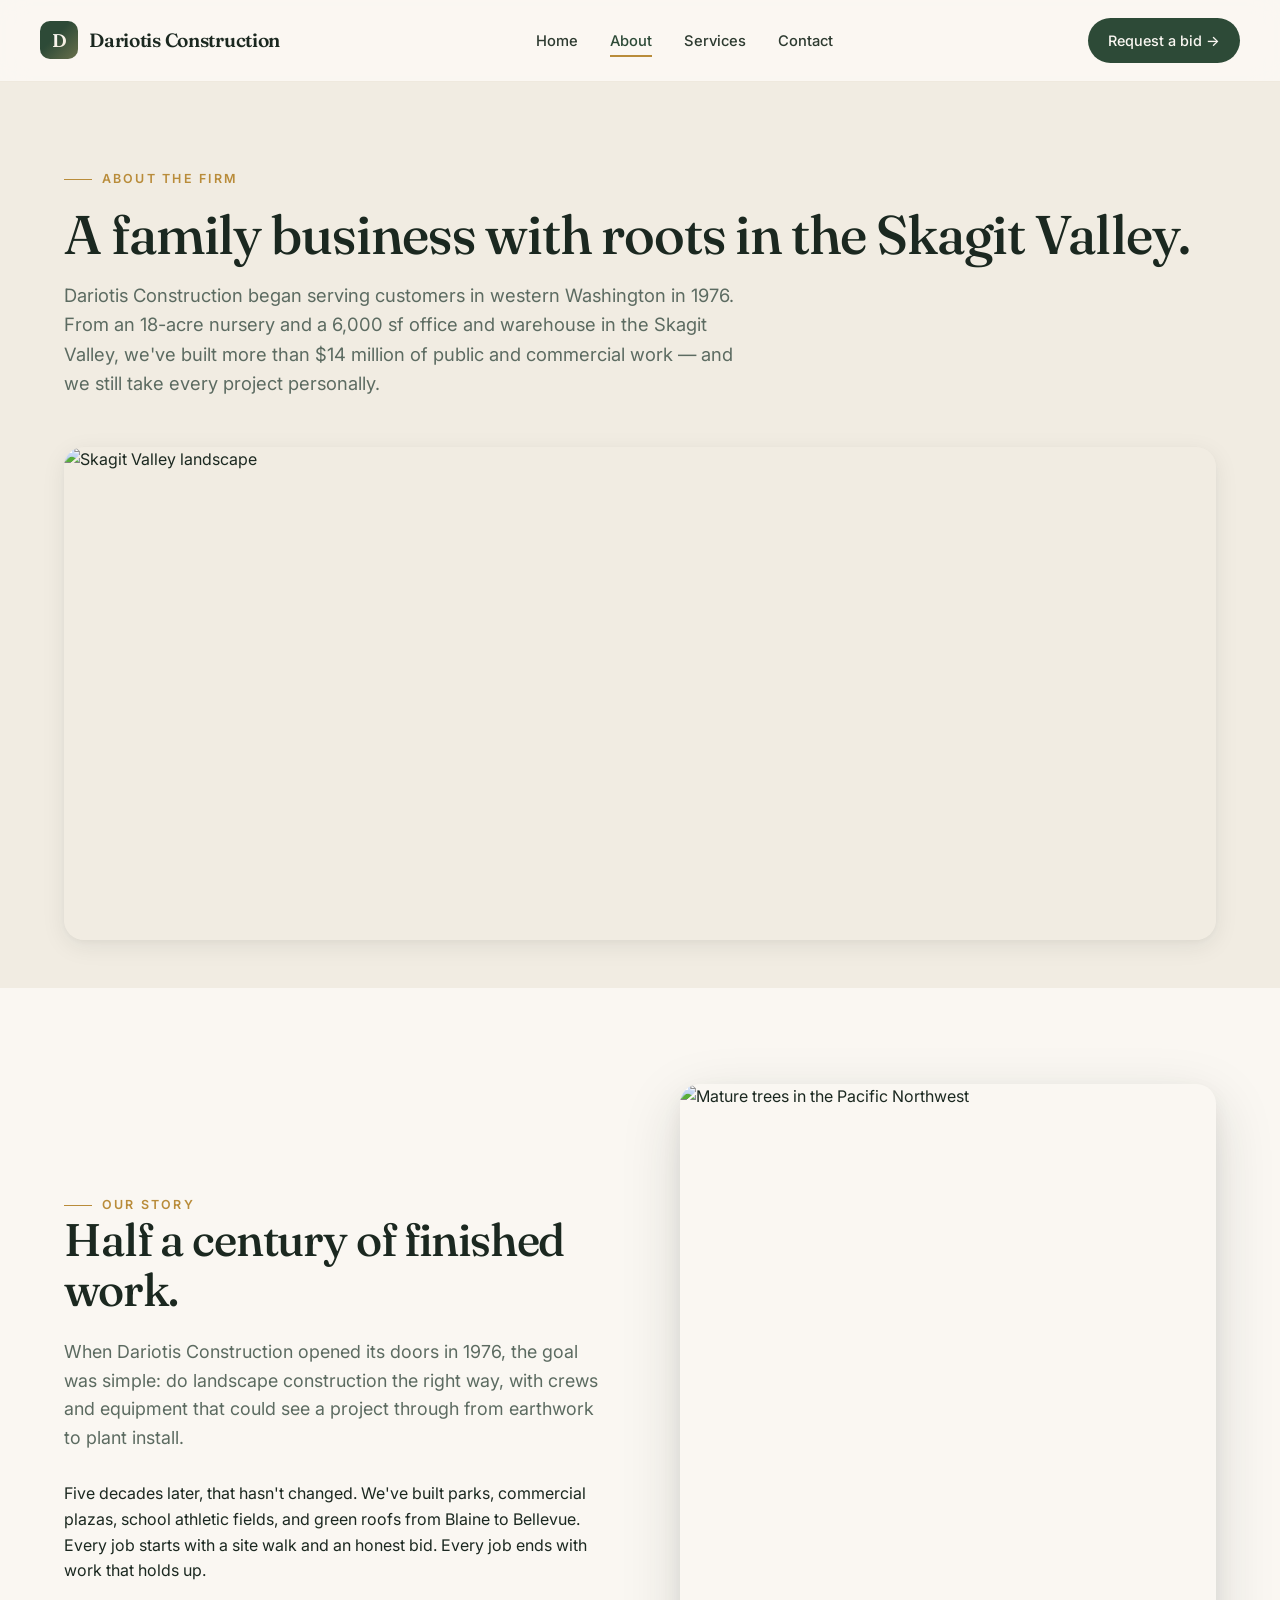
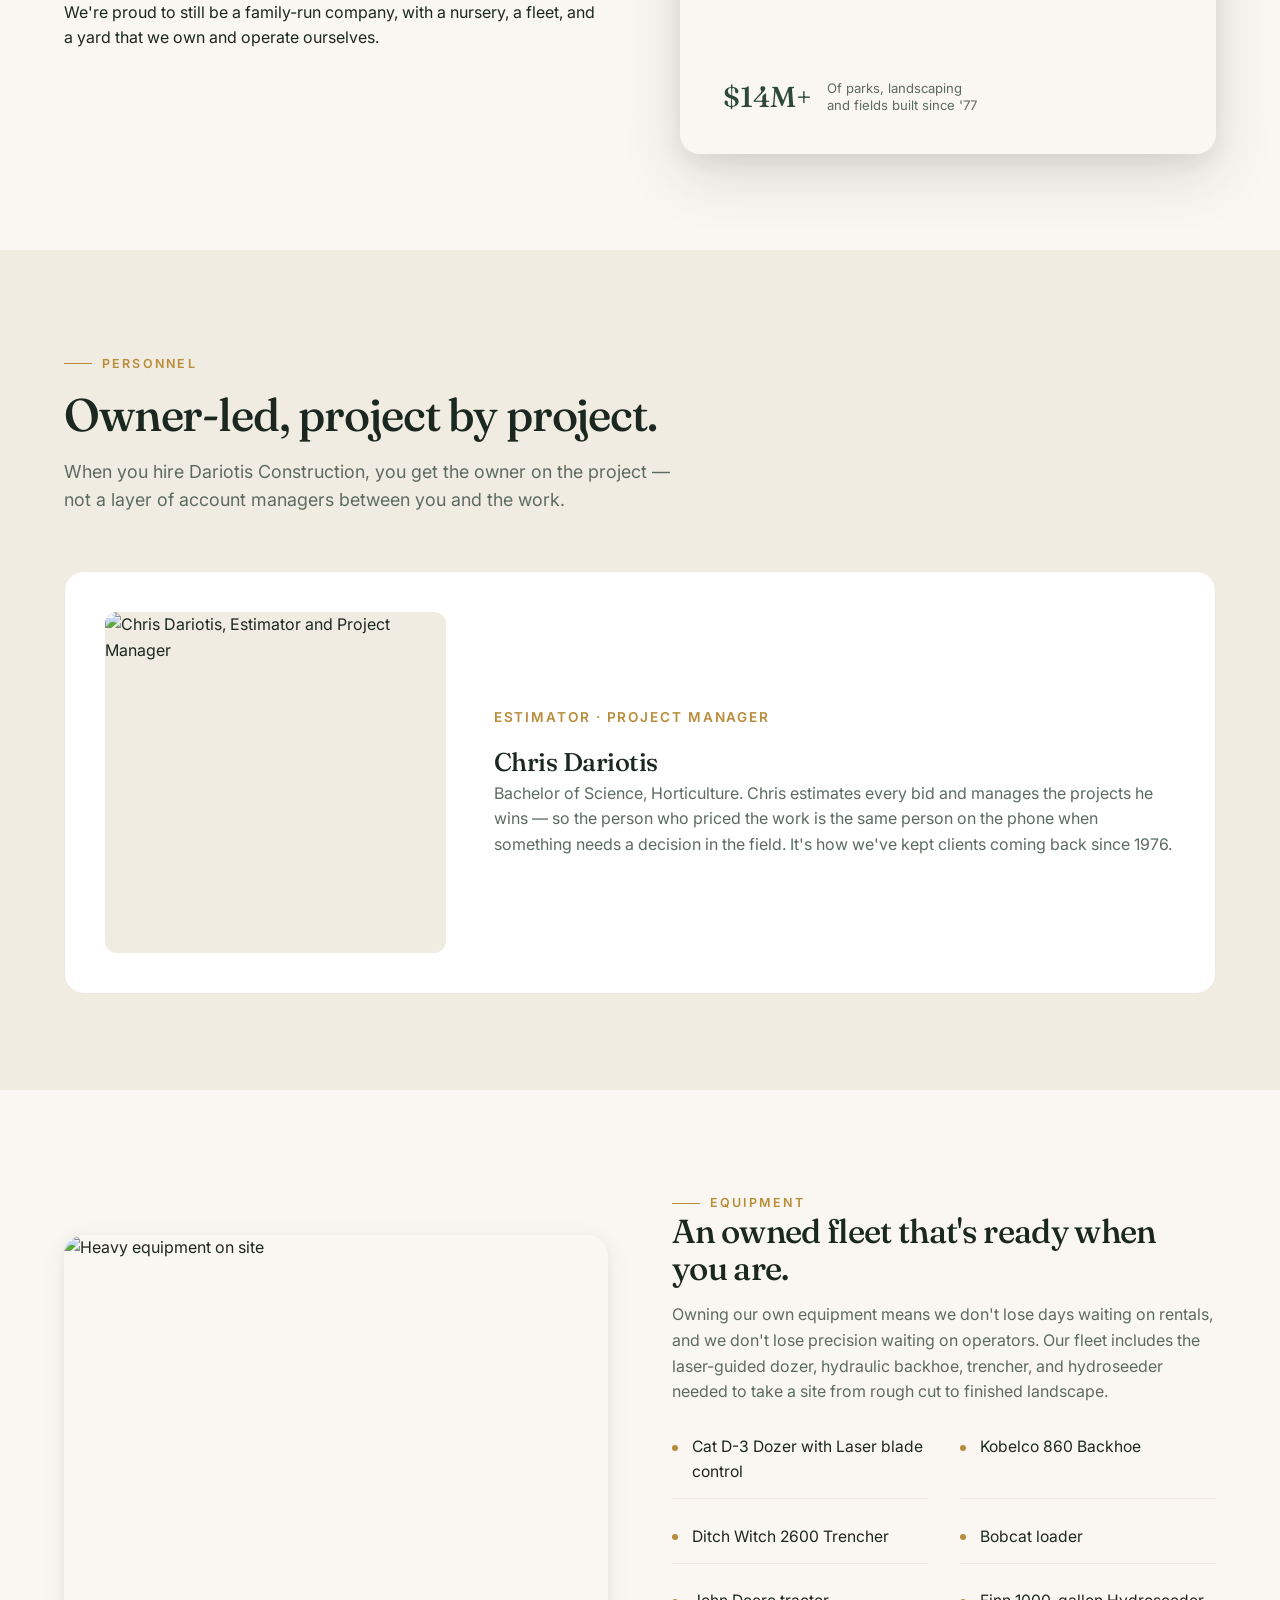
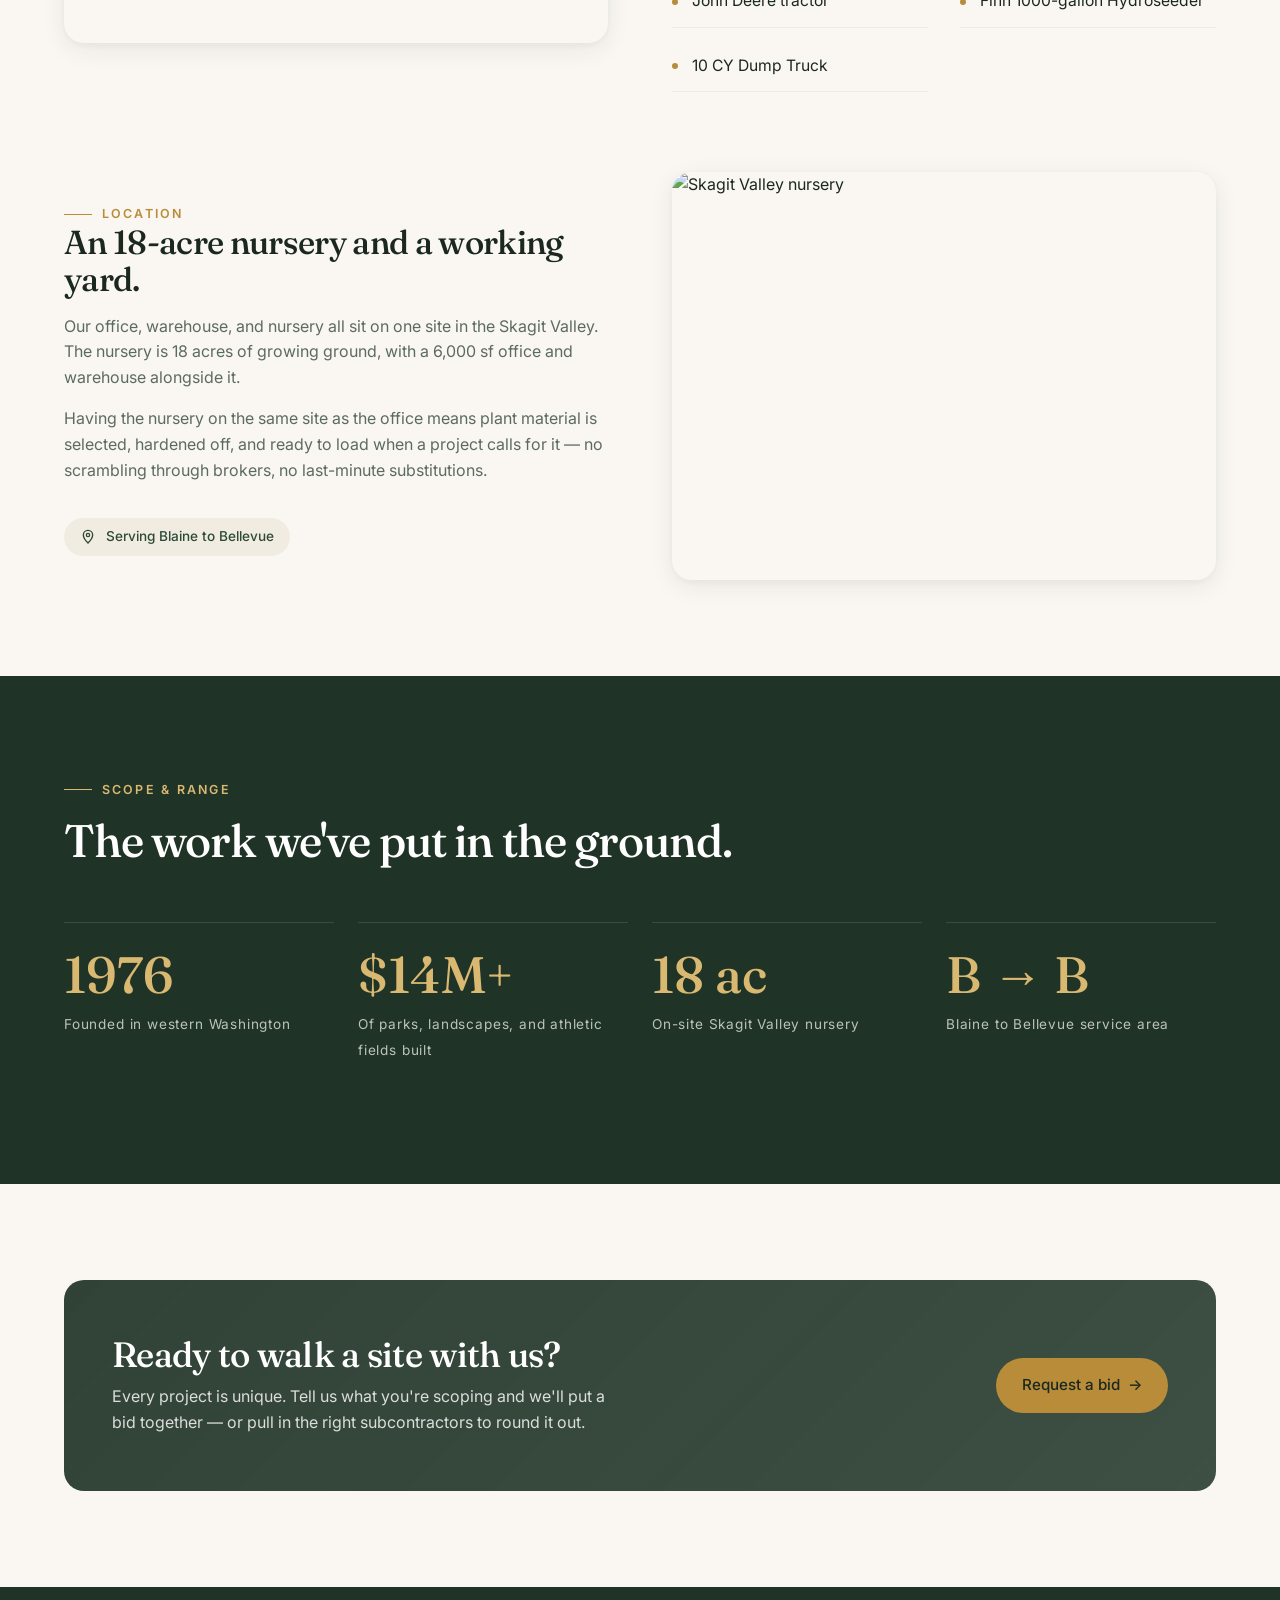
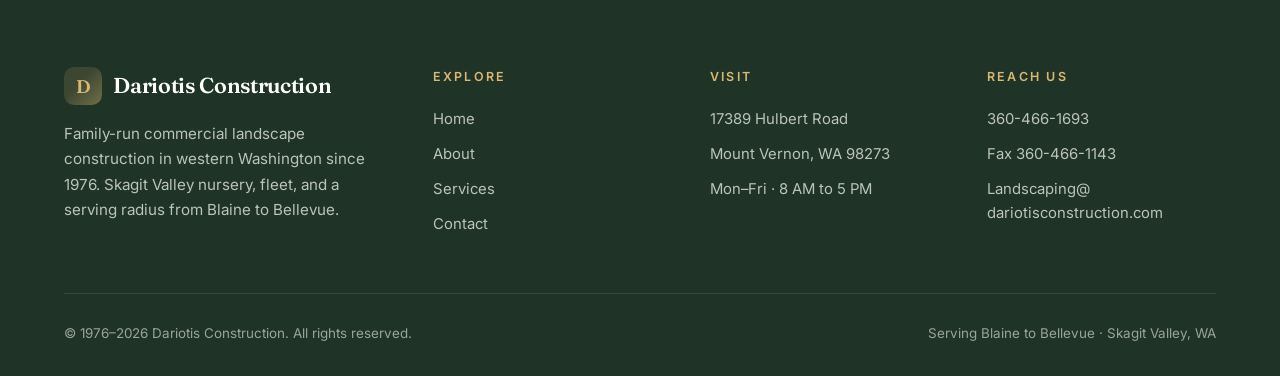
==== about.html @ 80775b7f "Use restored client photos for hero, intro, about and services imagery" ====
<!DOCTYPE html>
<html lang="en">
<head>
<meta charset="UTF-8">
<meta name="viewport" content="width=device-width, initial-scale=1.0">
<title>About — Dariotis Construction</title>
<meta name="description" content="Family-run since 1976. An 18-acre Skagit Valley nursery, owned equipment, and an owner on every project. Meet Dariotis Construction.">
<link rel="icon" href="/favicon.svg" type="image/svg+xml">
<link rel="stylesheet" href="styles.css">
</head>
<body>

<header class="site-header">
  <div class="container nav">
    <a href="index.html" class="brand">
      <span class="brand-mark">D</span>
      <span>Dariotis Construction</span>
    </a>
    <nav>
      <ul class="nav-links">
        <li><a href="index.html">Home</a></li>
        <li><a href="about.html" class="active">About</a></li>
        <li><a href="services.html">Services</a></li>
        <li><a href="contact.html">Contact</a></li>
      </ul>
    </nav>
    <a href="contact.html" class="nav-cta">Request a bid →</a>
  </div>
</header>

<section class="page-hero">
  <div class="container">
    <span class="eyebrow fade-in">About the firm</span>
    <h1 class="fade-in d-1">A family business with roots in the Skagit Valley.</h1>
    <p class="lede fade-in d-2">Dariotis Construction began serving customers in western Washington in 1976. From an 18-acre nursery and a 6,000 sf office and warehouse in the Skagit Valley, we've built more than $14 million of public and commercial work — and we still take every project personally.</p>
    <div class="page-hero-image fade-in d-3">
      <img src="https://media.freewave.dev/k2t3u4/images/formal-garden-estate.webp" alt="Skagit Valley landscape">
    </div>
  </div>
</section>

<section class="section">
  <div class="container">
    <div class="intro-grid">
      <div class="intro-text">
        <span class="eyebrow">Our story</span>
        <h2 class="h2">Half a century of finished work.</h2>
        <p class="lede">When Dariotis Construction opened its doors in 1976, the goal was simple: do landscape construction the right way, with crews and equipment that could see a project through from earthwork to plant install.</p>
        <p>Five decades later, that hasn't changed. We've built parks, commercial plazas, school athletic fields, and green roofs from Blaine to Bellevue. Every job starts with a site walk and an honest bid. Every job ends with work that holds up.</p>
        <p>We're proud to still be a family-run company, with a nursery, a fleet, and a yard that we own and operate ourselves.</p>
      </div>
      <div class="intro-media">
        <img src="https://media.freewave.dev/k2t3u4/images/lawn-care-mulch-beds.webp" alt="Mature trees in the Pacific Northwest">
        <div class="intro-media-badge">
          <span class="year">$14M+</span>
          <span class="label">Of parks, landscaping<br>and fields built since '77</span>
        </div>
      </div>
    </div>
  </div>
</section>

<section class="section section-cream">
  <div class="container">
    <div class="section-head" style="text-align:left">
      <span class="eyebrow">Personnel</span>
      <h2 class="h2">Owner-led, project by project.</h2>
      <p class="lede">When you hire Dariotis Construction, you get the owner on the project — not a layer of account managers between you and the work.</p>
    </div>

    <div class="profile">
      <div class="profile-photo">
        <img src="https://media.freewave.dev/k2t3u4/images/unsplash-242def024f93.webp" alt="Chris Dariotis, Estimator and Project Manager">
      </div>
      <div class="profile-text">
        <span class="profile-role">Estimator · Project Manager</span>
        <h3>Chris Dariotis</h3>
        <p>Bachelor of Science, Horticulture. Chris estimates every bid and manages the projects he wins — so the person who priced the work is the same person on the phone when something needs a decision in the field. It's how we've kept clients coming back since 1976.</p>
      </div>
    </div>
  </div>
</section>

<section class="section">
  <div class="container">
    <div class="feature-row">
      <div class="feature-media">
        <img src="https://media.freewave.dev/k2t3u4/images/unsplash-0723f24491b6.webp" alt="Heavy equipment on site">
      </div>
      <div class="feature-text">
        <span class="eyebrow">Equipment</span>
        <h3>An owned fleet that's ready when you are.</h3>
        <p>Owning our own equipment means we don't lose days waiting on rentals, and we don't lose precision waiting on operators. Our fleet includes the laser-guided dozer, hydraulic backhoe, trencher, and hydroseeder needed to take a site from rough cut to finished landscape.</p>
        <ul class="equipment-list">
          <li>Cat D-3 Dozer with Laser blade control</li>
          <li>Kobelco 860 Backhoe</li>
          <li>Ditch Witch 2600 Trencher</li>
          <li>Bobcat loader</li>
          <li>John Deere tractor</li>
          <li>Finn 1000-gallon Hydroseeder</li>
          <li>10 CY Dump Truck</li>
        </ul>
      </div>
    </div>

    <div class="feature-row reverse">
      <div class="feature-media">
        <img src="https://media.freewave.dev/k2t3u4/images/lawn-care-mulch-beds.webp" alt="Skagit Valley nursery">
      </div>
      <div class="feature-text">
        <span class="eyebrow">Location</span>
        <h3>An 18-acre nursery and a working yard.</h3>
        <p>Our office, warehouse, and nursery all sit on one site in the Skagit Valley. The nursery is 18 acres of growing ground, with a 6,000 sf office and warehouse alongside it.</p>
        <p>Having the nursery on the same site as the office means plant material is selected, hardened off, and ready to load when a project calls for it — no scrambling through brokers, no last-minute substitutions.</p>
        <div class="service-area">
          <svg width="16" height="16" viewBox="0 0 24 24" fill="none" stroke="currentColor" stroke-width="2"><path d="M12 21s-7-7-7-12a7 7 0 0 1 14 0c0 5-7 12-7 12z"/><circle cx="12" cy="9" r="2.5"/></svg>
          Serving Blaine to Bellevue
        </div>
      </div>
    </div>
  </div>
</section>

<section class="section section-dark">
  <div class="container">
    <div style="max-width:680px;margin-bottom:3.5rem">
      <span class="eyebrow">Scope &amp; range</span>
      <h2 class="h2" style="margin-top:1rem">The work we've put in the ground.</h2>
    </div>
    <div class="stats">
      <div class="stat">
        <span class="num">1976</span>
        <span class="label">Founded in western Washington</span>
      </div>
      <div class="stat">
        <span class="num">$14M+</span>
        <span class="label">Of parks, landscapes, and athletic fields built</span>
      </div>
      <div class="stat">
        <span class="num">18 ac</span>
        <span class="label">On-site Skagit Valley nursery</span>
      </div>
      <div class="stat">
        <span class="num">B → B</span>
        <span class="label">Blaine to Bellevue service area</span>
      </div>
    </div>
  </div>
</section>

<section class="section">
  <div class="container">
    <div class="cta-band">
      <div>
        <h2>Ready to walk a site with us?</h2>
        <p>Every project is unique. Tell us what you're scoping and we'll put a bid together — or pull in the right subcontractors to round it out.</p>
      </div>
      <a href="contact.html" class="btn btn-gold">Request a bid <span class="arrow">→</span></a>
    </div>
  </div>
</section>

<footer class="footer">
  <div class="container">
    <div class="footer-grid">
      <div class="footer-brand">
        <div class="brand">
          <span class="brand-mark">D</span>
          <span>Dariotis Construction</span>
        </div>
        <p>Family-run commercial landscape construction in western Washington since 1976. Skagit Valley nursery, fleet, and a serving radius from Blaine to Bellevue.</p>
      </div>
      <div class="footer-col">
        <h5>Explore</h5>
        <ul>
          <li><a href="index.html">Home</a></li>
          <li><a href="about.html">About</a></li>
          <li><a href="services.html">Services</a></li>
          <li><a href="contact.html">Contact</a></li>
        </ul>
      </div>
      <div class="footer-col">
        <h5>Visit</h5>
        <ul>
          <li>17389 Hulbert Road</li>
          <li>Mount Vernon, WA 98273</li>
          <li>Mon–Fri · 8 AM to 5 PM</li>
        </ul>
      </div>
      <div class="footer-col">
        <h5>Reach us</h5>
        <ul>
          <li><a href="tel:+13604661693">360-466-1693</a></li>
          <li>Fax 360-466-1143</li>
          <li><a href="mailto:Landscaping@dariotisconstruction.com">Landscaping@<br>dariotisconstruction.com</a></li>
        </ul>
      </div>
    </div>
    <div class="footer-bottom">
      <span>© 1976–2026 Dariotis Construction. All rights reserved.</span>
      <span>Serving Blaine to Bellevue · Skagit Valley, WA</span>
    </div>
  </div>
</footer>

</body>
</html>
---- styles.css ----
@import url('https://fonts.googleapis.com/css2?family=Fraunces:opsz,wght@9..144,400;9..144,500;9..144,600;9..144,700&family=Inter:wght@300;400;500;600;700&display=swap');

:root {
  --bg: #FAF7F2;
  --surface: #FFFFFF;
  --surface-2: #F1ECE2;
  --ink: #1B2820;
  --ink-soft: #2D3A30;
  --muted: #5C6B61;
  --muted-2: #8A958E;
  --green: #2D4A37;
  --green-deep: #1F3326;
  --green-light: #3F6B4F;
  --moss: #6B8F5C;
  --gold: #B98C3A;
  --gold-soft: #D9B872;
  --line: #E5DDD0;
  --line-soft: #EFE9DE;
  --shadow-sm: 0 1px 2px rgba(27, 40, 32, .04), 0 1px 3px rgba(27, 40, 32, .06);
  --shadow-md: 0 6px 24px rgba(27, 40, 32, .08), 0 2px 6px rgba(27, 40, 32, .04);
  --shadow-lg: 0 20px 60px rgba(27, 40, 32, .15), 0 8px 20px rgba(27, 40, 32, .06);
  --radius-sm: 6px;
  --radius: 12px;
  --radius-lg: 20px;
  --ease: cubic-bezier(.2, .7, .2, 1);
  --container: 1200px;
}

* { margin: 0; padding: 0; box-sizing: border-box; }

html { scroll-behavior: smooth; }

body {
  font-family: 'Inter', -apple-system, BlinkMacSystemFont, 'Segoe UI', sans-serif;
  background: var(--bg);
  color: var(--ink);
  line-height: 1.6;
  font-weight: 400;
  -webkit-font-smoothing: antialiased;
  text-rendering: optimizeLegibility;
}

img { max-width: 100%; display: block; }

a { color: inherit; text-decoration: none; }

.container {
  max-width: var(--container);
  margin: 0 auto;
  padding: 0 1.5rem;
}

.container-narrow {
  max-width: 880px;
  margin: 0 auto;
  padding: 0 1.5rem;
}

h1, h2, h3, h4 {
  font-family: 'Fraunces', Georgia, serif;
  font-weight: 500;
  letter-spacing: -0.02em;
  line-height: 1.1;
  color: var(--ink);
}

.display {
  font-size: clamp(2.5rem, 6vw, 4.75rem);
  font-weight: 500;
  line-height: 1.04;
  letter-spacing: -0.03em;
}

.h2 {
  font-size: clamp(1.85rem, 3.6vw, 2.85rem);
  font-weight: 500;
  letter-spacing: -0.025em;
}

.h3 {
  font-size: clamp(1.3rem, 2vw, 1.6rem);
  font-weight: 600;
  letter-spacing: -0.015em;
}

.eyebrow {
  font-family: 'Inter', sans-serif;
  font-size: 0.78rem;
  font-weight: 600;
  letter-spacing: 0.18em;
  text-transform: uppercase;
  color: var(--gold);
  display: inline-flex;
  align-items: center;
  gap: 0.6rem;
}

.eyebrow::before {
  content: '';
  width: 28px;
  height: 1px;
  background: var(--gold);
  display: inline-block;
}

.lede {
  font-size: clamp(1.05rem, 1.4vw, 1.2rem);
  color: var(--muted);
  line-height: 1.6;
  max-width: 56ch;
}

.site-header {
  position: sticky;
  top: 0;
  z-index: 50;
  background: rgba(250, 247, 242, .82);
  backdrop-filter: saturate(1.4) blur(14px);
  -webkit-backdrop-filter: saturate(1.4) blur(14px);
  border-bottom: 1px solid var(--line-soft);
}

.nav {
  display: flex;
  align-items: center;
  justify-content: space-between;
  padding: 1.1rem 0;
}

.brand {
  display: inline-flex;
  align-items: center;
  gap: 0.7rem;
  font-family: 'Fraunces', serif;
  font-weight: 600;
  font-size: 1.2rem;
  letter-spacing: -0.015em;
  color: var(--ink);
}

.brand-mark {
  width: 38px;
  height: 38px;
  border-radius: 10px;
  background: var(--green);
  color: var(--bg);
  display: inline-flex;
  align-items: center;
  justify-content: center;
  font-family: 'Fraunces', serif;
  font-weight: 600;
  font-size: 1.15rem;
  letter-spacing: -0.02em;
  position: relative;
  overflow: hidden;
}

.brand-mark::after {
  content: '';
  position: absolute;
  inset: 0;
  background: linear-gradient(135deg, transparent 40%, rgba(217, 184, 114, .35) 100%);
}

.nav-links {
  display: flex;
  align-items: center;
  gap: 2rem;
  list-style: none;
}

.nav-links a {
  font-size: 0.92rem;
  font-weight: 500;
  color: var(--ink-soft);
  transition: color 0.2s var(--ease);
  position: relative;
  padding: 0.3rem 0;
}

.nav-links a:hover,
.nav-links a.active {
  color: var(--green);
}

.nav-links a.active::after {
  content: '';
  position: absolute;
  left: 0;
  right: 0;
  bottom: -0.2rem;
  height: 2px;
  background: var(--gold);
}

.nav-cta {
  display: inline-flex;
  align-items: center;
  gap: 0.5rem;
  padding: 0.7rem 1.25rem;
  background: var(--green);
  color: var(--bg);
  border-radius: 999px;
  font-size: 0.9rem;
  font-weight: 500;
  transition: transform 0.25s var(--ease), background 0.25s var(--ease), box-shadow 0.25s var(--ease);
}

.nav-cta:hover {
  background: var(--green-deep);
  transform: translateY(-1px);
  box-shadow: var(--shadow-md);
}

.btn {
  display: inline-flex;
  align-items: center;
  gap: 0.55rem;
  padding: 0.95rem 1.6rem;
  border-radius: 999px;
  font-weight: 500;
  font-size: 0.95rem;
  transition: transform 0.25s var(--ease), background 0.25s var(--ease), color 0.25s var(--ease), box-shadow 0.25s var(--ease);
  border: none;
  cursor: pointer;
  font-family: inherit;
}

.btn-primary {
  background: var(--green);
  color: var(--bg);
}

.btn-primary:hover {
  background: var(--green-deep);
  transform: translateY(-2px);
  box-shadow: var(--shadow-md);
}

.btn-ghost {
  background: transparent;
  color: var(--ink);
  border: 1px solid var(--line);
}

.btn-ghost:hover {
  background: var(--surface);
  border-color: var(--ink-soft);
  transform: translateY(-2px);
}

.btn-gold {
  background: var(--gold);
  color: var(--ink);
}

.btn-gold:hover {
  background: var(--gold-soft);
  transform: translateY(-2px);
  box-shadow: var(--shadow-md);
}

.btn .arrow {
  transition: transform 0.25s var(--ease);
  display: inline-block;
}

.btn:hover .arrow { transform: translateX(4px); }

.hero {
  position: relative;
  min-height: 88vh;
  display: flex;
  align-items: center;
  overflow: hidden;
  isolation: isolate;
  padding: 6rem 0 5rem;
}

.hero-bg {
  position: absolute;
  inset: 0;
  z-index: -2;
  background: url('https://media.freewave.dev/k2t3u4/images/garden-fountain-landscape.webp') center/cover no-repeat;
  transform: scale(1.04);
  animation: heroZoom 18s var(--ease) forwards;
}

@keyframes heroZoom {
  to { transform: scale(1); }
}

.hero-overlay {
  position: absolute;
  inset: 0;
  z-index: -1;
  background:
    linear-gradient(180deg, rgba(15, 28, 21, 0.25) 0%, rgba(15, 28, 21, 0.55) 60%, rgba(15, 28, 21, 0.75) 100%),
    linear-gradient(90deg, rgba(15, 28, 21, 0.55) 0%, transparent 60%);
}

.hero-inner {
  color: #fff;
  max-width: 760px;
  animation: fadeUp 1s var(--ease) both;
}

.hero .eyebrow {
  color: var(--gold-soft);
  margin-bottom: 1.4rem;
}

.hero .eyebrow::before { background: var(--gold-soft); }

.hero h1 {
  color: #fff;
  margin-bottom: 1.4rem;
}

.hero .lede {
  color: rgba(255, 255, 255, .85);
  font-size: clamp(1.1rem, 1.5vw, 1.3rem);
  margin-bottom: 2.2rem;
}

.hero-actions {
  display: flex;
  flex-wrap: wrap;
  gap: 0.9rem;
}

.hero-meta {
  position: absolute;
  bottom: 2.5rem;
  right: 1.5rem;
  display: flex;
  gap: 2.5rem;
  color: rgba(255, 255, 255, .9);
  z-index: 2;
  animation: fadeUp 1s 0.3s var(--ease) both;
}

.hero-meta-item {
  text-align: right;
}

.hero-meta-item .num {
  font-family: 'Fraunces', serif;
  font-size: 2.1rem;
  line-height: 1;
  color: var(--gold-soft);
  display: block;
  margin-bottom: 0.25rem;
  font-weight: 500;
}

.hero-meta-item .label {
  font-size: 0.78rem;
  letter-spacing: 0.14em;
  text-transform: uppercase;
  opacity: 0.78;
}

@keyframes fadeUp {
  from { opacity: 0; transform: translateY(28px); }
  to   { opacity: 1; transform: translateY(0); }
}

.section {
  padding: 6rem 0;
}

.section-tight {
  padding: 4rem 0;
}

.section-dark {
  background: var(--green-deep);
  color: rgba(255, 255, 255, .9);
}

.section-dark h1, .section-dark h2, .section-dark h3 { color: #fff; }
.section-dark .lede { color: rgba(255, 255, 255, .75); }
.section-dark .eyebrow { color: var(--gold-soft); }
.section-dark .eyebrow::before { background: var(--gold-soft); }

.section-cream {
  background: var(--surface-2);
}

.section-head {
  margin-bottom: 3.5rem;
  max-width: 720px;
}

.section-head .eyebrow { margin-bottom: 1rem; }
.section-head h2 { margin-bottom: 1.1rem; }

.intro-grid {
  display: grid;
  grid-template-columns: 1fr 1fr;
  gap: 5rem;
  align-items: center;
}

.intro-text h2 { margin-bottom: 1.4rem; }
.intro-text p + p { margin-top: 1rem; }
.intro-text .lede { margin-bottom: 1.8rem; }

.intro-media {
  position: relative;
  border-radius: var(--radius-lg);
  overflow: hidden;
  box-shadow: var(--shadow-lg);
  aspect-ratio: 4/5;
}

.intro-media img {
  width: 100%;
  height: 100%;
  object-fit: cover;
  transition: transform 1.2s var(--ease);
}

.intro-media:hover img { transform: scale(1.04); }

.intro-media-badge {
  position: absolute;
  bottom: 1.4rem;
  left: 1.4rem;
  right: 1.4rem;
  background: rgba(250, 247, 242, .95);
  backdrop-filter: blur(10px);
  border-radius: var(--radius);
  padding: 1.1rem 1.3rem;
  font-size: 0.92rem;
  color: var(--ink);
  display: flex;
  align-items: center;
  gap: 0.9rem;
}

.intro-media-badge .year {
  font-family: 'Fraunces', serif;
  font-size: 1.8rem;
  color: var(--green);
  line-height: 1;
  font-weight: 500;
}

.intro-media-badge .label {
  font-size: 0.82rem;
  color: var(--muted);
  line-height: 1.3;
}

.services-grid {
  display: grid;
  grid-template-columns: repeat(3, 1fr);
  gap: 1.5rem;
}

.service-card {
  background: var(--surface);
  border: 1px solid var(--line-soft);
  border-radius: var(--radius-lg);
  padding: 2rem 1.8rem 2.2rem;
  transition: transform 0.35s var(--ease), box-shadow 0.35s var(--ease), border-color 0.35s var(--ease);
  position: relative;
  overflow: hidden;
}

.service-card::before {
  content: '';
  position: absolute;
  top: 0;
  left: 0;
  right: 0;
  height: 3px;
  background: var(--gold);
  transform: scaleX(0);
  transform-origin: left;
  transition: transform 0.5s var(--ease);
}

.service-card:hover {
  transform: translateY(-6px);
  border-color: var(--line);
  box-shadow: var(--shadow-md);
}

.service-card:hover::before { transform: scaleX(1); }

.service-icon {
  width: 52px;
  height: 52px;
  border-radius: 14px;
  background: var(--surface-2);
  color: var(--green);
  display: inline-flex;
  align-items: center;
  justify-content: center;
  margin-bottom: 1.4rem;
  transition: background 0.3s var(--ease), color 0.3s var(--ease);
}

.service-card:hover .service-icon {
  background: var(--green);
  color: var(--gold-soft);
}

.service-icon svg { width: 26px; height: 26px; }

.service-card h3 {
  font-family: 'Fraunces', serif;
  font-size: 1.3rem;
  font-weight: 600;
  margin-bottom: 0.7rem;
  letter-spacing: -0.015em;
}

.service-card p {
  color: var(--muted);
  font-size: 0.95rem;
  line-height: 1.6;
}

.cta-band {
  background:
    linear-gradient(135deg, rgba(31, 51, 38, 0.92) 0%, rgba(31, 51, 38, 0.86) 100%),
    url('https://media.freewave.dev/k2t3u4/images/flowerbed-lawn-design.webp') center/cover no-repeat;
  color: #fff;
  border-radius: var(--radius-lg);
  padding: 3.5rem 3rem;
  display: grid;
  grid-template-columns: 1fr auto;
  align-items: center;
  gap: 2rem;
  position: relative;
  overflow: hidden;
}

.cta-band h2 {
  color: #fff;
  font-size: clamp(1.6rem, 2.8vw, 2.2rem);
  margin-bottom: 0.6rem;
}

.cta-band p {
  color: rgba(255, 255, 255, .82);
  max-width: 50ch;
  font-size: 1rem;
}

.stats {
  display: grid;
  grid-template-columns: repeat(4, 1fr);
  gap: 1.5rem;
}

.stat {
  text-align: left;
  padding: 1.6rem 0;
  border-top: 1px solid rgba(255, 255, 255, .12);
}

.stat .num {
  font-family: 'Fraunces', serif;
  font-size: clamp(2.4rem, 4vw, 3.2rem);
  line-height: 1;
  color: var(--gold-soft);
  font-weight: 500;
  display: block;
  margin-bottom: 0.7rem;
}

.stat .label {
  font-size: 0.85rem;
  letter-spacing: 0.06em;
  color: rgba(255, 255, 255, .7);
  line-height: 1.4;
}

.values {
  display: grid;
  grid-template-columns: repeat(3, 1fr);
  gap: 2.5rem;
}

.value {
  border-top: 1px solid var(--line);
  padding-top: 1.6rem;
}

.value-num {
  font-family: 'Fraunces', serif;
  font-size: 0.95rem;
  color: var(--gold);
  letter-spacing: 0.1em;
  margin-bottom: 0.7rem;
  display: block;
  font-weight: 600;
}

.value h3 {
  font-size: 1.25rem;
  font-weight: 600;
  margin-bottom: 0.7rem;
}

.value p {
  color: var(--muted);
  font-size: 0.95rem;
}

.equipment-list {
  list-style: none;
  display: grid;
  grid-template-columns: repeat(2, 1fr);
  gap: 0.7rem 2rem;
}

.equipment-list li {
  display: flex;
  align-items: flex-start;
  gap: 0.85rem;
  padding: 0.85rem 0;
  border-bottom: 1px solid var(--line-soft);
  font-size: 0.98rem;
}

.equipment-list li::before {
  content: '';
  width: 6px;
  height: 6px;
  border-radius: 50%;
  background: var(--gold);
  margin-top: 0.65rem;
  flex-shrink: 0;
}

.profile {
  display: grid;
  grid-template-columns: 1fr 2fr;
  gap: 3rem;
  align-items: center;
  background: var(--surface);
  border: 1px solid var(--line-soft);
  border-radius: var(--radius-lg);
  padding: 2.5rem;
}

.profile-photo {
  width: 100%;
  aspect-ratio: 1;
  border-radius: var(--radius);
  overflow: hidden;
  background: var(--surface-2);
}

.profile-photo img { width: 100%; height: 100%; object-fit: cover; }

.profile-text h3 {
  font-size: 1.6rem;
  margin-bottom: 0.3rem;
}

.profile-role {
  color: var(--gold);
  font-size: 0.85rem;
  letter-spacing: 0.14em;
  text-transform: uppercase;
  font-weight: 600;
  margin-bottom: 1.2rem;
  display: block;
}

.profile-text p { color: var(--muted); }

.services-detailed {
  display: grid;
  grid-template-columns: repeat(2, 1fr);
  gap: 1.2rem;
}

.service-row {
  background: var(--surface);
  border: 1px solid var(--line-soft);
  border-radius: var(--radius);
  padding: 1.6rem 1.8rem;
  display: flex;
  gap: 1.2rem;
  align-items: flex-start;
  transition: border-color 0.3s var(--ease), transform 0.3s var(--ease);
}

.service-row:hover {
  border-color: var(--green);
  transform: translateY(-2px);
}

.service-row-num {
  font-family: 'Fraunces', serif;
  font-weight: 500;
  font-size: 1.15rem;
  color: var(--gold);
  line-height: 1.2;
  flex-shrink: 0;
  padding-top: 0.15rem;
  min-width: 2.2rem;
}

.service-row h3 {
  font-size: 1.1rem;
  font-weight: 600;
  margin-bottom: 0.35rem;
}

.service-row p {
  color: var(--muted);
  font-size: 0.92rem;
  line-height: 1.55;
}

.feature-row {
  display: grid;
  grid-template-columns: 1fr 1fr;
  gap: 4rem;
  align-items: center;
  margin-bottom: 5rem;
}

.feature-row:last-child { margin-bottom: 0; }

.feature-row.reverse { direction: rtl; }
.feature-row.reverse > * { direction: ltr; }

.feature-media {
  border-radius: var(--radius-lg);
  overflow: hidden;
  aspect-ratio: 4/3;
  box-shadow: var(--shadow-md);
}

.feature-media img {
  width: 100%; height: 100%; object-fit: cover;
  transition: transform 1s var(--ease);
}

.feature-media:hover img { transform: scale(1.05); }

.feature-text h3 {
  font-size: clamp(1.6rem, 2.6vw, 2.1rem);
  margin-bottom: 1rem;
  font-weight: 500;
}

.feature-text p { color: var(--muted); margin-bottom: 1rem; }

.checklist {
  list-style: none;
  margin-top: 1.6rem;
}

.checklist li {
  display: flex;
  align-items: flex-start;
  gap: 0.75rem;
  padding: 0.55rem 0;
  color: var(--ink-soft);
  font-size: 0.97rem;
}

.checklist li svg {
  width: 18px;
  height: 18px;
  color: var(--green);
  flex-shrink: 0;
  margin-top: 0.2rem;
}

.contact-grid {
  display: grid;
  grid-template-columns: 1fr 1.25fr;
  gap: 4rem;
  align-items: start;
}

.contact-info-block {
  margin-bottom: 2.2rem;
}

.contact-info-block .label {
  font-size: 0.78rem;
  letter-spacing: 0.18em;
  text-transform: uppercase;
  color: var(--gold);
  font-weight: 600;
  margin-bottom: 0.65rem;
}

.contact-info-block .value {
  font-family: 'Fraunces', serif;
  font-size: 1.25rem;
  color: var(--ink);
  line-height: 1.4;
  font-weight: 500;
}

.contact-info-block a:hover { color: var(--green); }

.contact-info-block .sub {
  color: var(--muted);
  font-size: 0.95rem;
  margin-top: 0.3rem;
}

.form {
  background: var(--surface);
  border: 1px solid var(--line-soft);
  border-radius: var(--radius-lg);
  padding: 2.5rem;
  box-shadow: var(--shadow-sm);
}

.form-row {
  display: grid;
  grid-template-columns: 1fr 1fr;
  gap: 1.2rem;
}

.form-field {
  margin-bottom: 1.2rem;
}

.form-field label {
  display: block;
  font-size: 0.82rem;
  font-weight: 600;
  letter-spacing: 0.04em;
  color: var(--ink);
  margin-bottom: 0.5rem;
}

.form-field input,
.form-field select,
.form-field textarea {
  width: 100%;
  background: var(--bg);
  border: 1px solid var(--line);
  border-radius: var(--radius-sm);
  padding: 0.85rem 1rem;
  font-size: 0.97rem;
  font-family: inherit;
  color: var(--ink);
  transition: border-color 0.2s var(--ease), background 0.2s var(--ease), box-shadow 0.2s var(--ease);
}

.form-field input:focus,
.form-field select:focus,
.form-field textarea:focus {
  outline: none;
  border-color: var(--green);
  background: var(--surface);
  box-shadow: 0 0 0 3px rgba(45, 74, 55, .12);
}

.form-field textarea { resize: vertical; min-height: 140px; }

.form-fineprint {
  font-size: 0.82rem;
  color: var(--muted-2);
  margin-top: 1rem;
}

.honeypot {
  position: absolute;
  left: -9999px;
  width: 1px;
  height: 1px;
  overflow: hidden;
}

.page-hero {
  padding: 5rem 0 3rem;
  background: var(--surface-2);
  position: relative;
  overflow: hidden;
}

.page-hero .eyebrow { margin-bottom: 1rem; }
.page-hero h1 {
  font-size: clamp(2.2rem, 4.5vw, 3.4rem);
  margin-bottom: 1rem;
  font-weight: 500;
}
.page-hero .lede { font-size: 1.15rem; }

.page-hero-image {
  margin-top: 3rem;
  border-radius: var(--radius-lg);
  overflow: hidden;
  aspect-ratio: 21/9;
  box-shadow: var(--shadow-md);
}

.page-hero-image img { width: 100%; height: 100%; object-fit: cover; }

.location-card {
  background: var(--surface);
  border: 1px solid var(--line-soft);
  border-radius: var(--radius-lg);
  padding: 2rem;
  margin-top: 1rem;
}

.location-card h4 {
  font-family: 'Fraunces', serif;
  font-size: 1.15rem;
  font-weight: 600;
  margin-bottom: 0.6rem;
}

.location-card p { color: var(--muted); font-size: 0.95rem; }

.service-area {
  display: inline-flex;
  align-items: center;
  gap: 0.65rem;
  padding: 0.5rem 1rem;
  background: var(--surface-2);
  border-radius: 999px;
  font-size: 0.85rem;
  font-weight: 500;
  color: var(--green);
  margin-top: 1.2rem;
}

.footer {
  background: var(--green-deep);
  color: rgba(255, 255, 255, .78);
  padding: 5rem 0 2rem;
  margin-top: 0;
}

.footer-grid {
  display: grid;
  grid-template-columns: 1.4fr 1fr 1fr 1fr;
  gap: 3rem;
  margin-bottom: 3.5rem;
}

.footer-brand .brand {
  color: #fff;
  font-size: 1.35rem;
  margin-bottom: 1rem;
}

.footer-brand .brand-mark {
  background: rgba(217, 184, 114, .15);
  color: var(--gold-soft);
}

.footer-brand p {
  font-size: 0.95rem;
  color: rgba(255, 255, 255, .7);
  max-width: 32ch;
  line-height: 1.65;
}

.footer-col h5 {
  font-family: 'Inter', sans-serif;
  font-size: 0.78rem;
  letter-spacing: 0.18em;
  text-transform: uppercase;
  color: var(--gold-soft);
  font-weight: 600;
  margin-bottom: 1.3rem;
}

.footer-col ul {
  list-style: none;
  display: flex;
  flex-direction: column;
  gap: 0.7rem;
}

.footer-col li a, .footer-col li {
  color: rgba(255, 255, 255, .7);
  font-size: 0.93rem;
  transition: color 0.2s var(--ease);
}

.footer-col a:hover { color: var(--gold-soft); }

.footer-bottom {
  border-top: 1px solid rgba(255, 255, 255, .1);
  padding-top: 1.8rem;
  display: flex;
  justify-content: space-between;
  align-items: center;
  flex-wrap: wrap;
  gap: 1rem;
  font-size: 0.84rem;
  color: rgba(255, 255, 255, .55);
}

.footer-bottom a { color: rgba(255, 255, 255, .55); }
.footer-bottom a:hover { color: var(--gold-soft); }

.fade-in { animation: fadeUp 0.9s var(--ease) both; }
.fade-in.d-1 { animation-delay: 0.1s; }
.fade-in.d-2 { animation-delay: 0.2s; }
.fade-in.d-3 { animation-delay: 0.3s; }
.fade-in.d-4 { animation-delay: 0.4s; }

@media (max-width: 960px) {
  .nav-links { display: none; }
  .nav-links.compact { display: flex; gap: 1rem; }
  .intro-grid, .feature-row, .contact-grid {
    grid-template-columns: 1fr;
    gap: 2.5rem;
  }
  .feature-row.reverse { direction: ltr; }
  .services-grid, .stats, .values, .services-detailed {
    grid-template-columns: 1fr 1fr;
  }
  .footer-grid { grid-template-columns: 1fr 1fr; }
  .cta-band { grid-template-columns: 1fr; padding: 2.5rem 2rem; }
  .hero-meta { display: none; }
  .profile { grid-template-columns: 1fr; padding: 1.8rem; }
  .form-row { grid-template-columns: 1fr; }
  .equipment-list { grid-template-columns: 1fr; }
}

@media (max-width: 600px) {
  .services-grid, .stats, .values, .services-detailed, .footer-grid {
    grid-template-columns: 1fr;
  }
  .nav-cta { padding: 0.55rem 1rem; font-size: 0.85rem; }
  .section { padding: 4rem 0; }
  .hero { min-height: 78vh; padding: 4rem 0; }
  .form { padding: 1.6rem; }
}
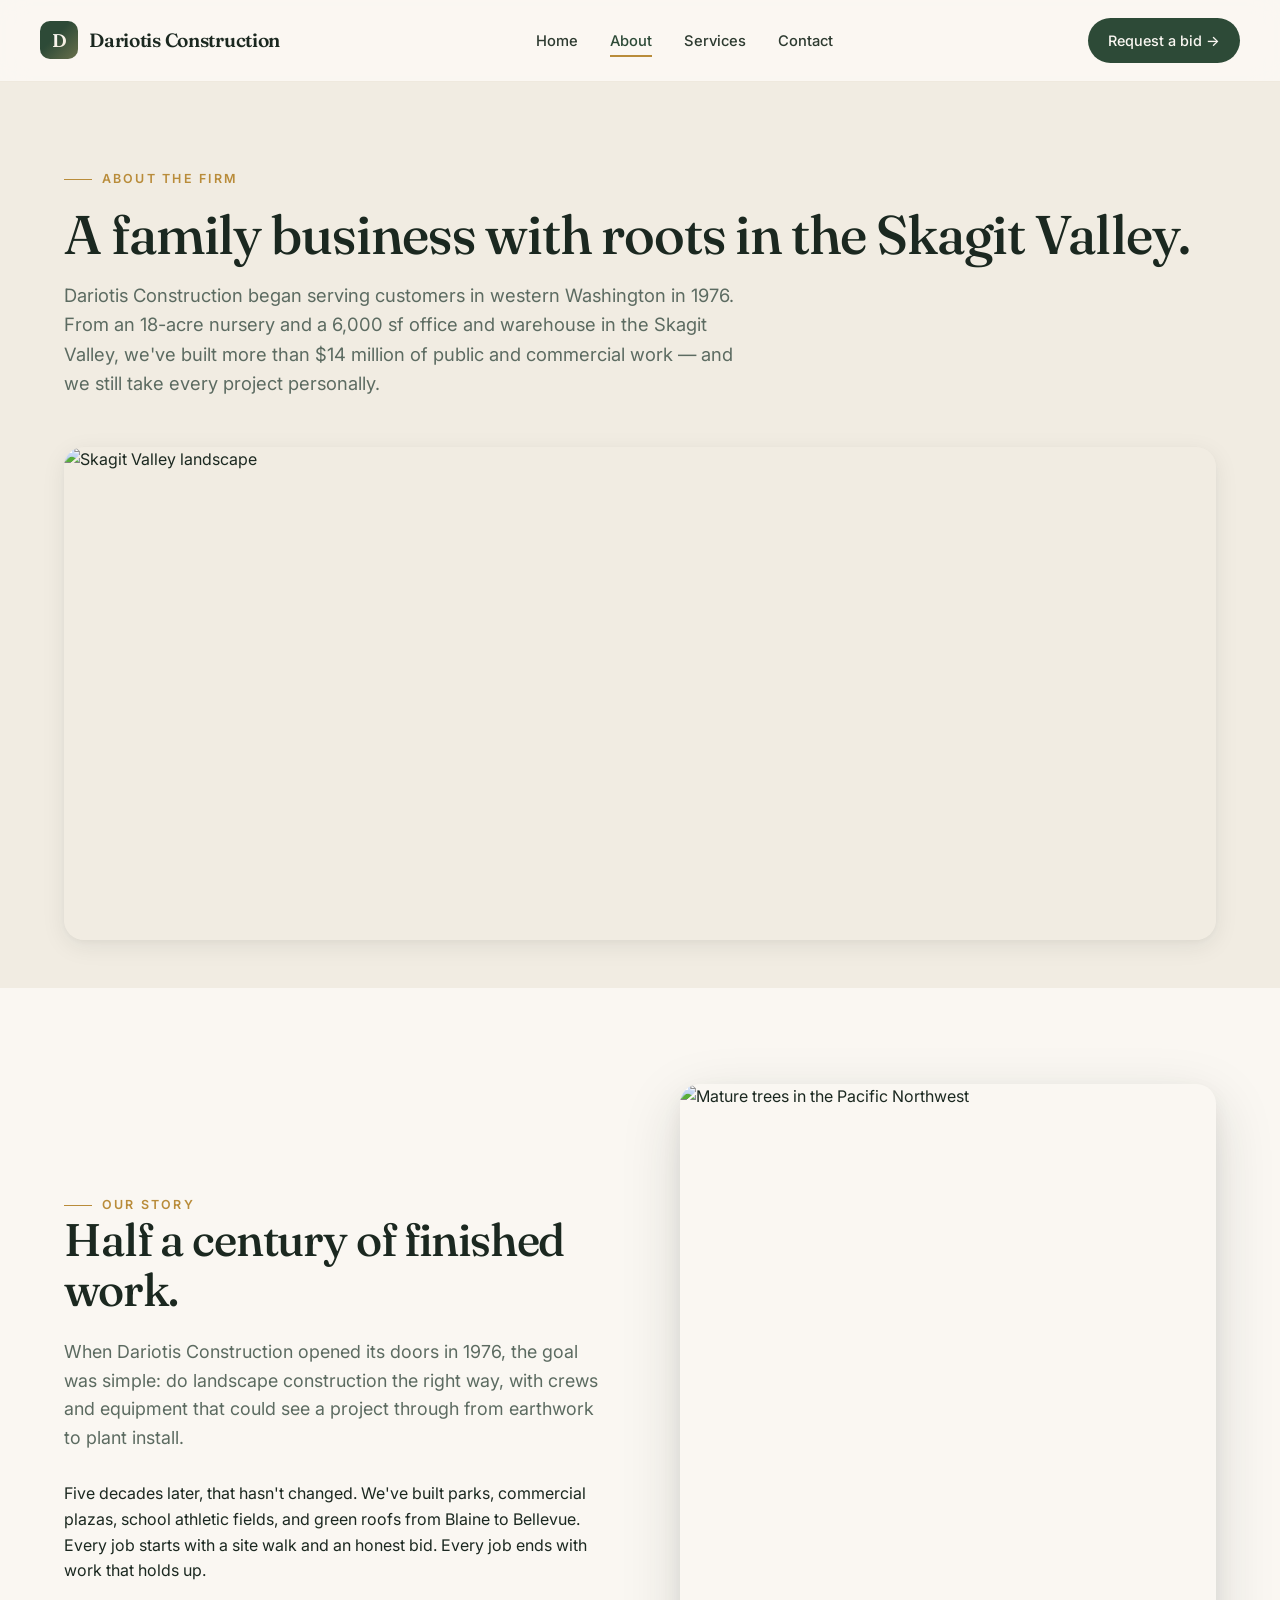
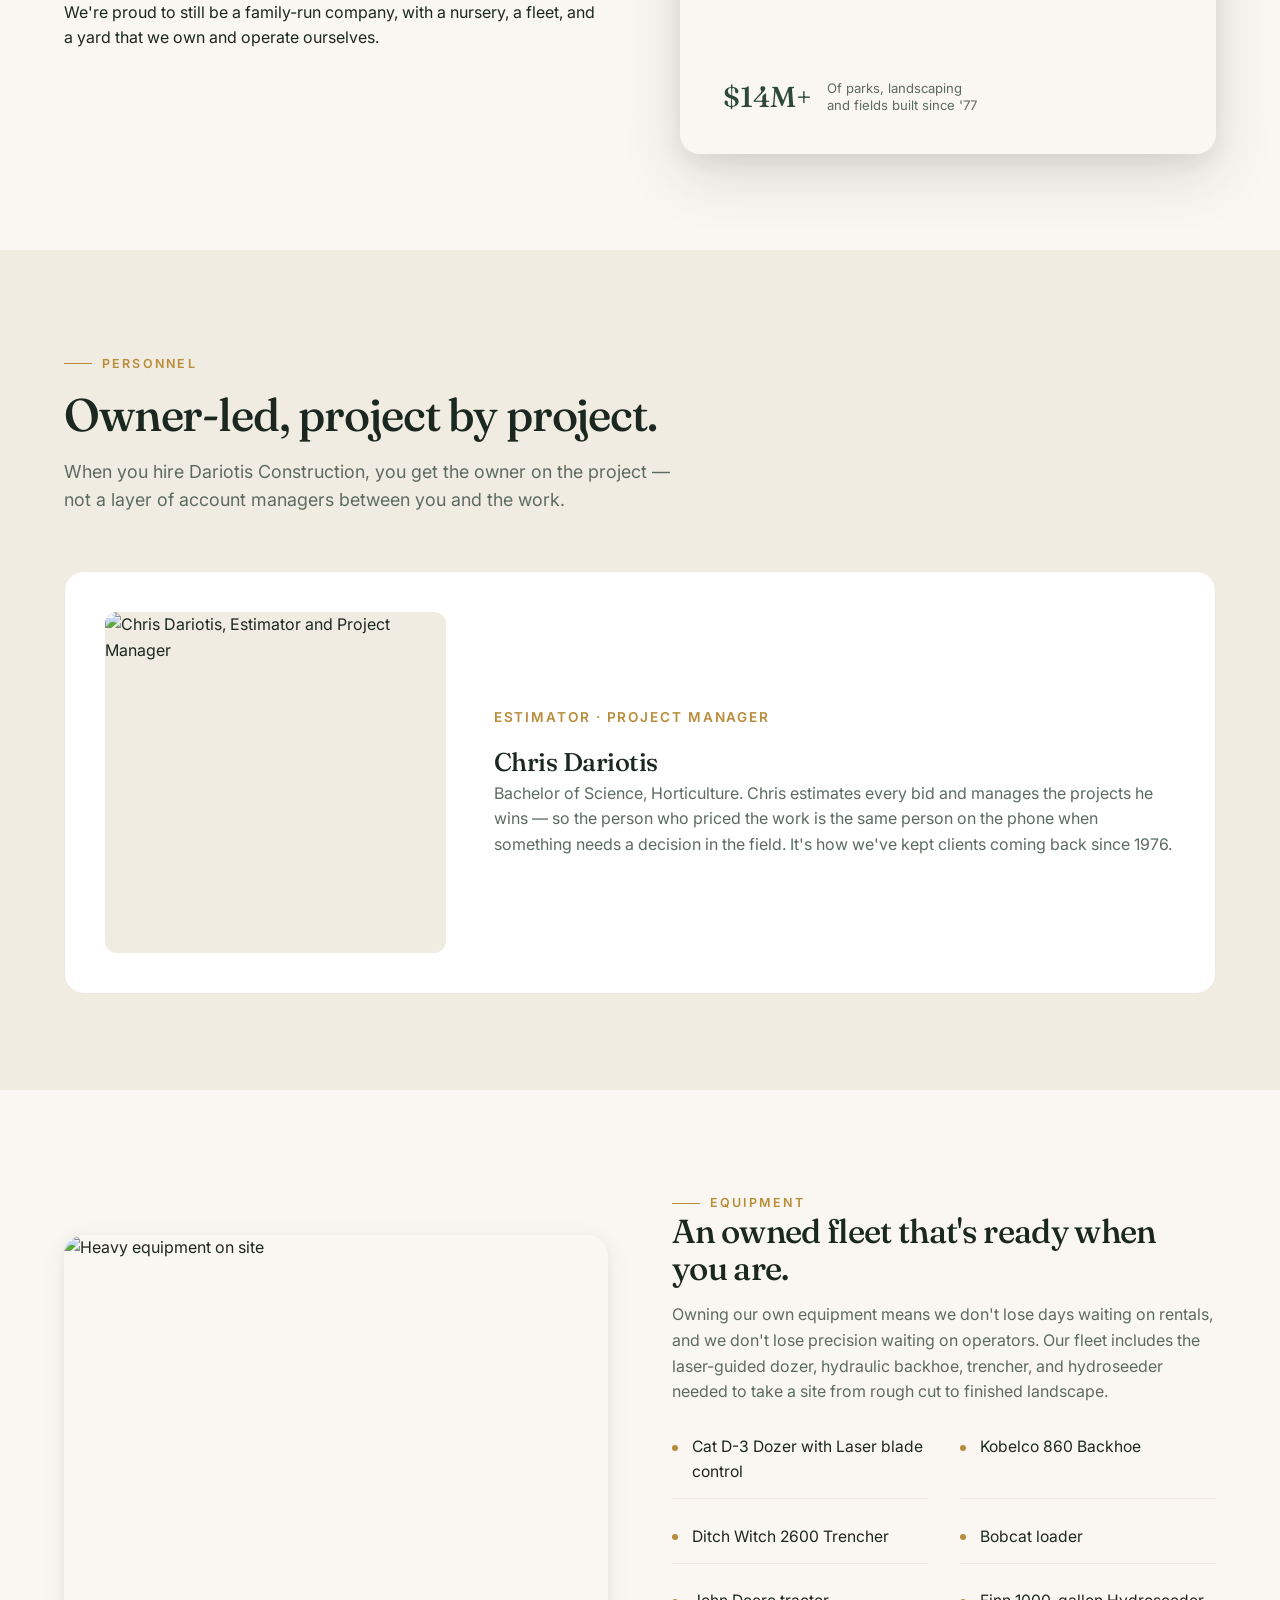
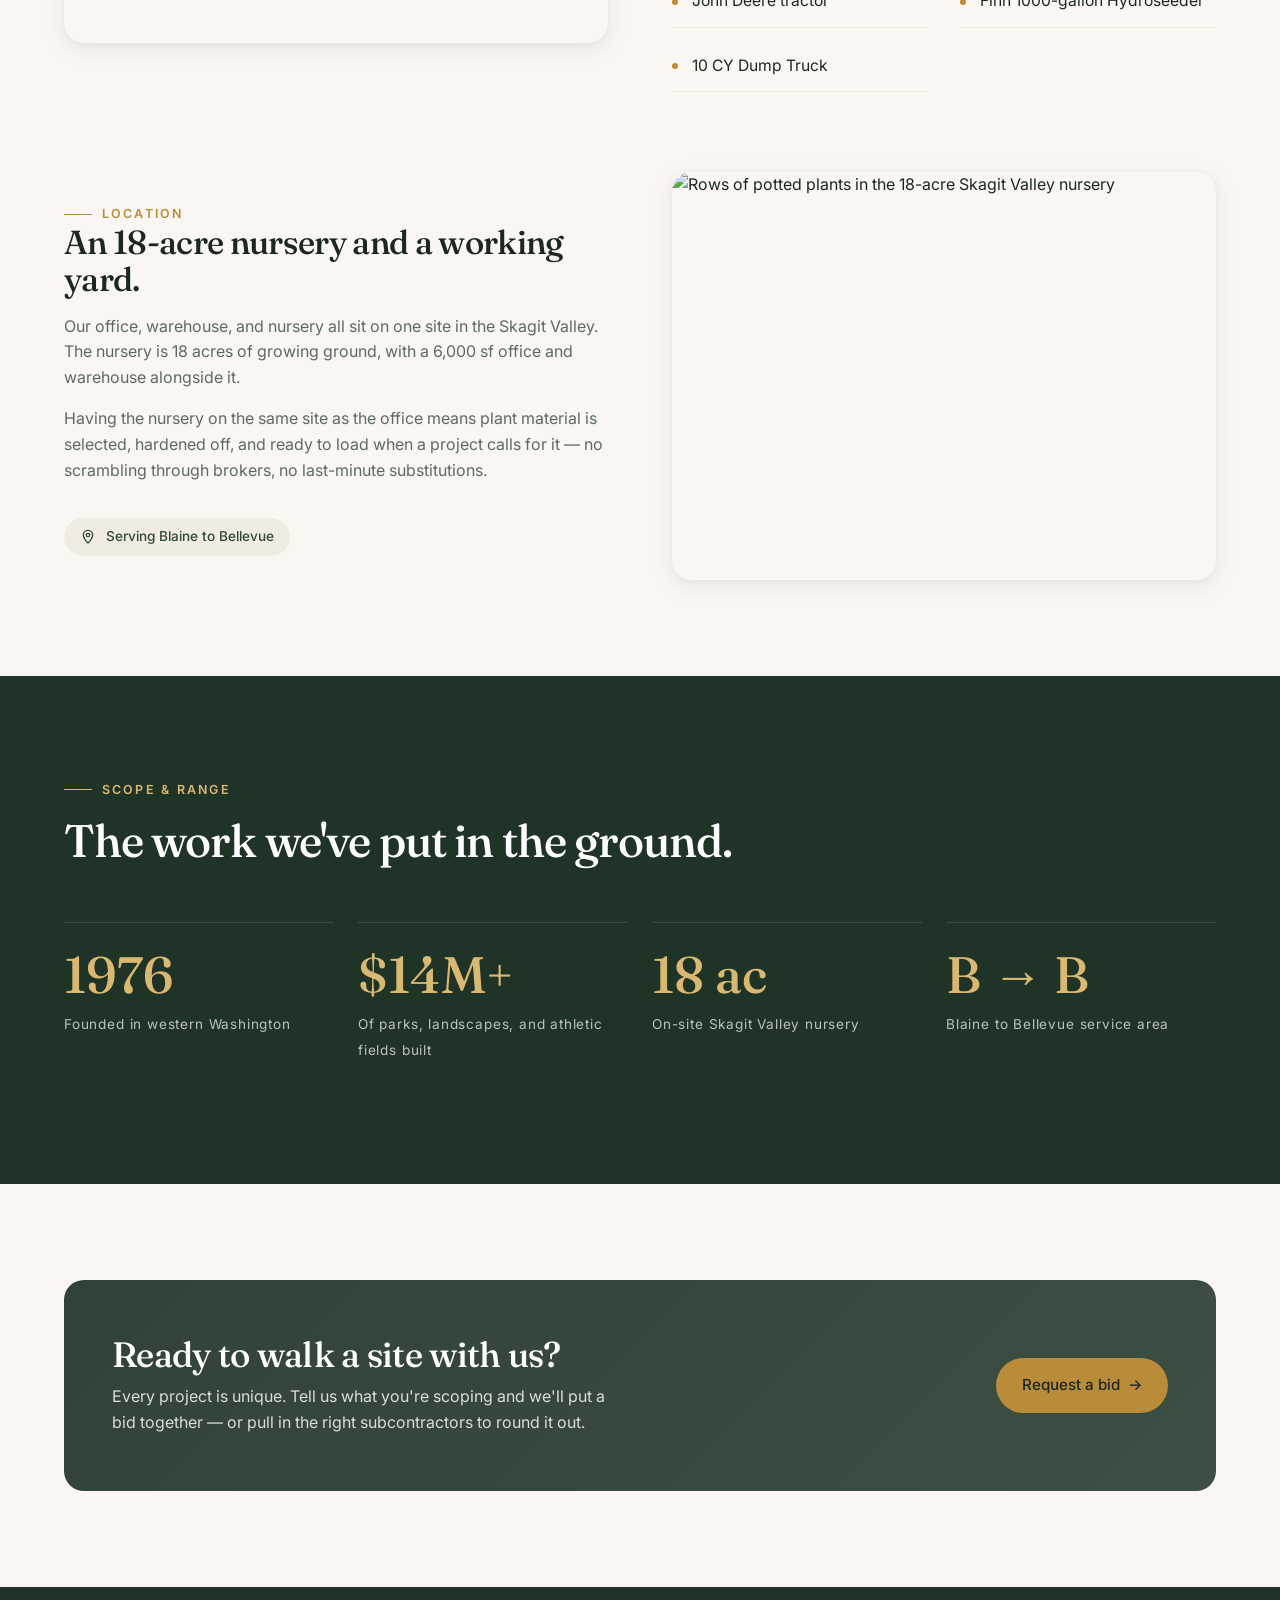
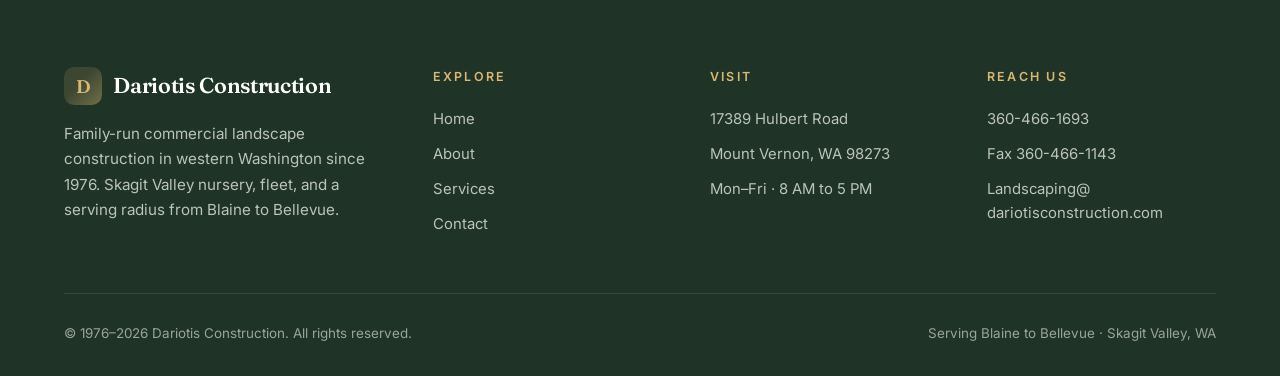
==== commit 62375d8d: "About: use real nursery greenhouse photo for Location section" ====
--- a/about.html
+++ b/about.html
@@ -105,7 +105,7 @@
 
     <div class="feature-row reverse">
       <div class="feature-media">
-        <img src="https://media.freewave.dev/k2t3u4/images/lawn-care-mulch-beds.webp" alt="Skagit Valley nursery">
+        <img src="https://media.freewave.dev/k2t3u4/images/nursery-greenhouse.webp" alt="Rows of potted plants in the 18-acre Skagit Valley nursery">
       </div>
       <div class="feature-text">
         <span class="eyebrow">Location</span>
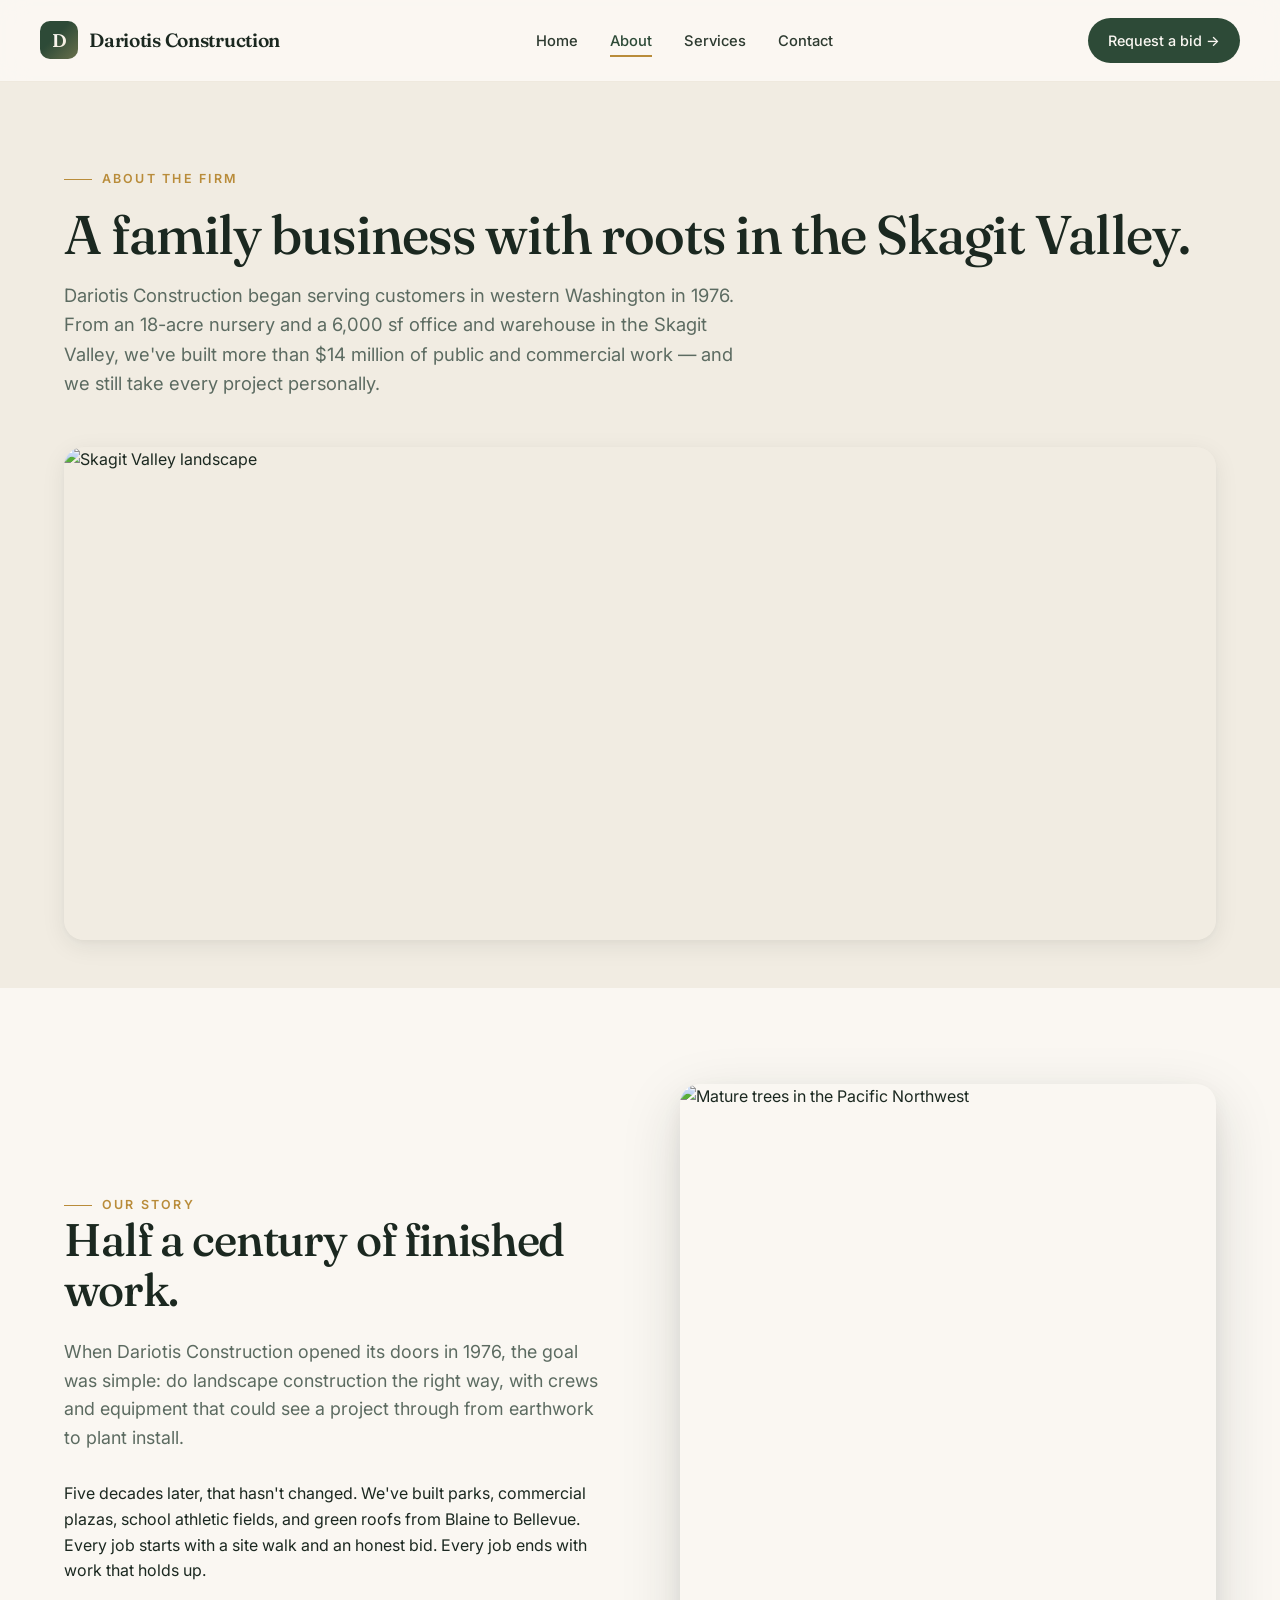
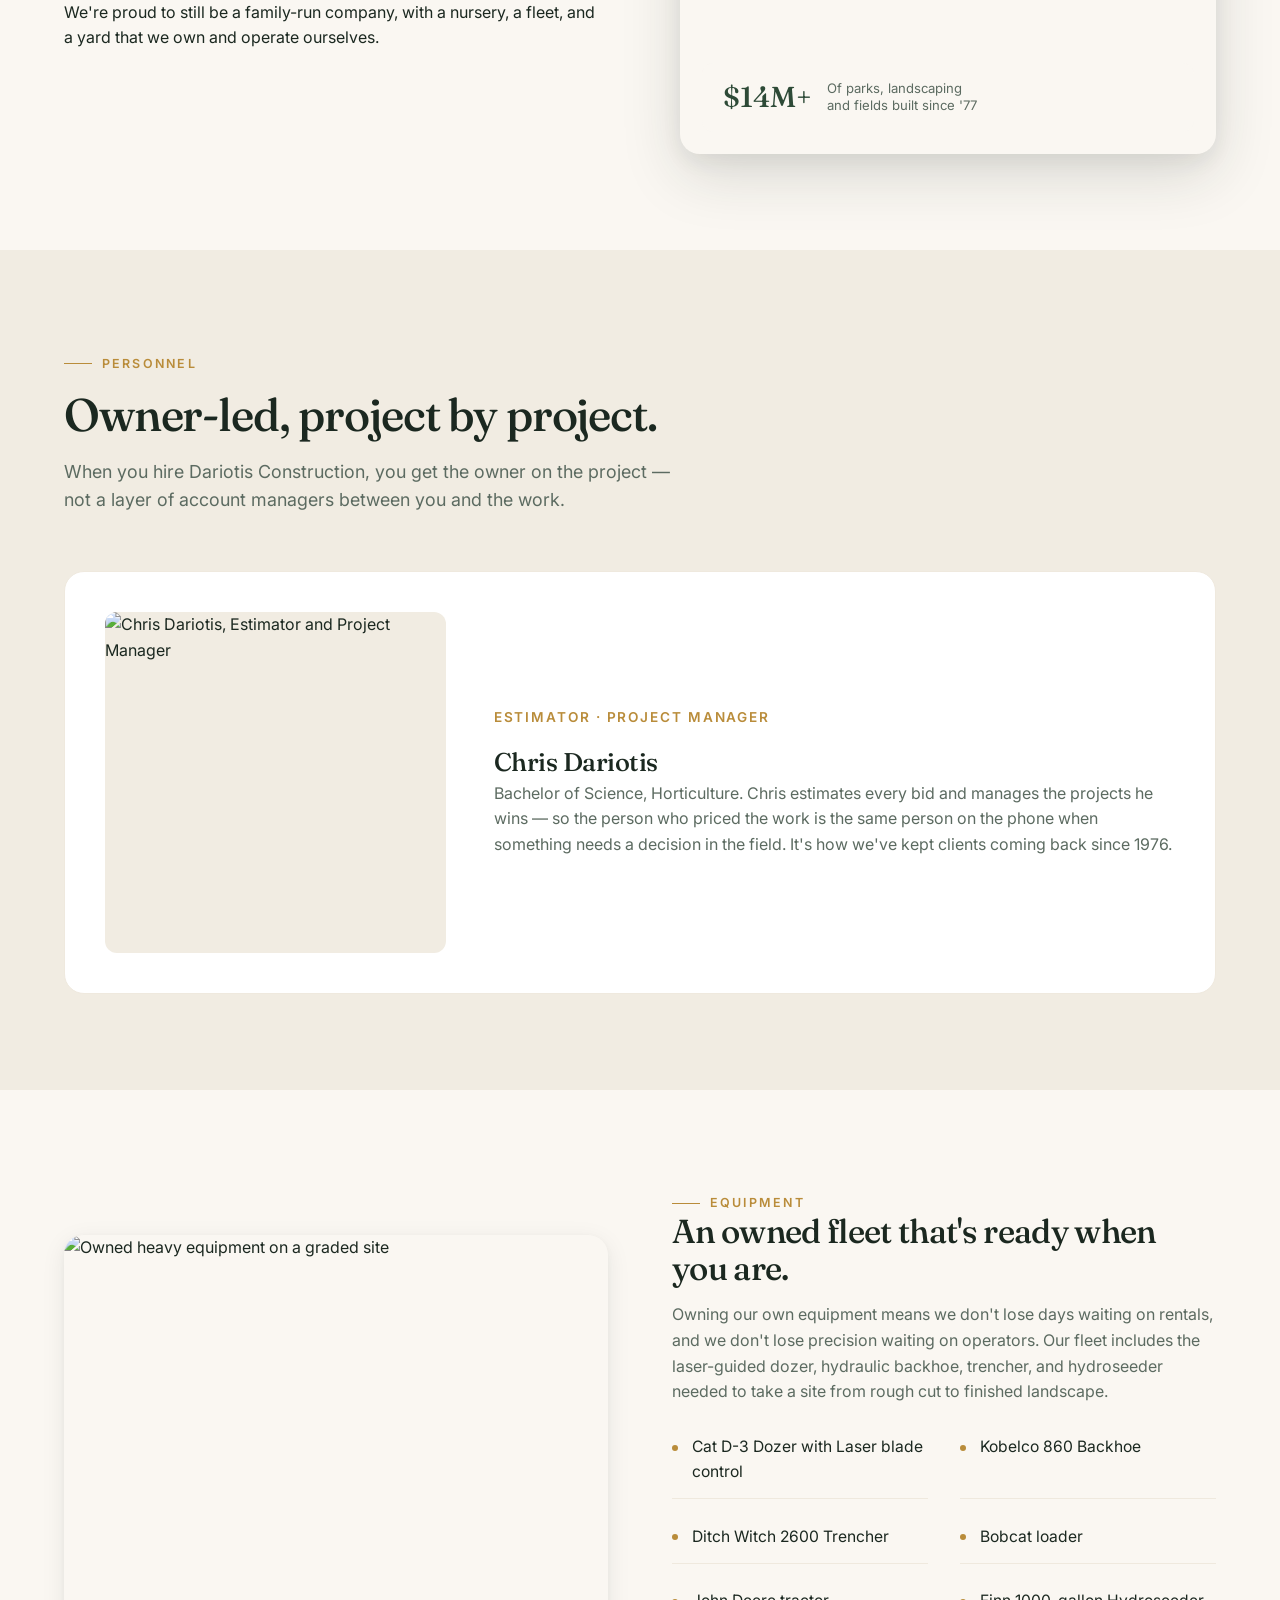
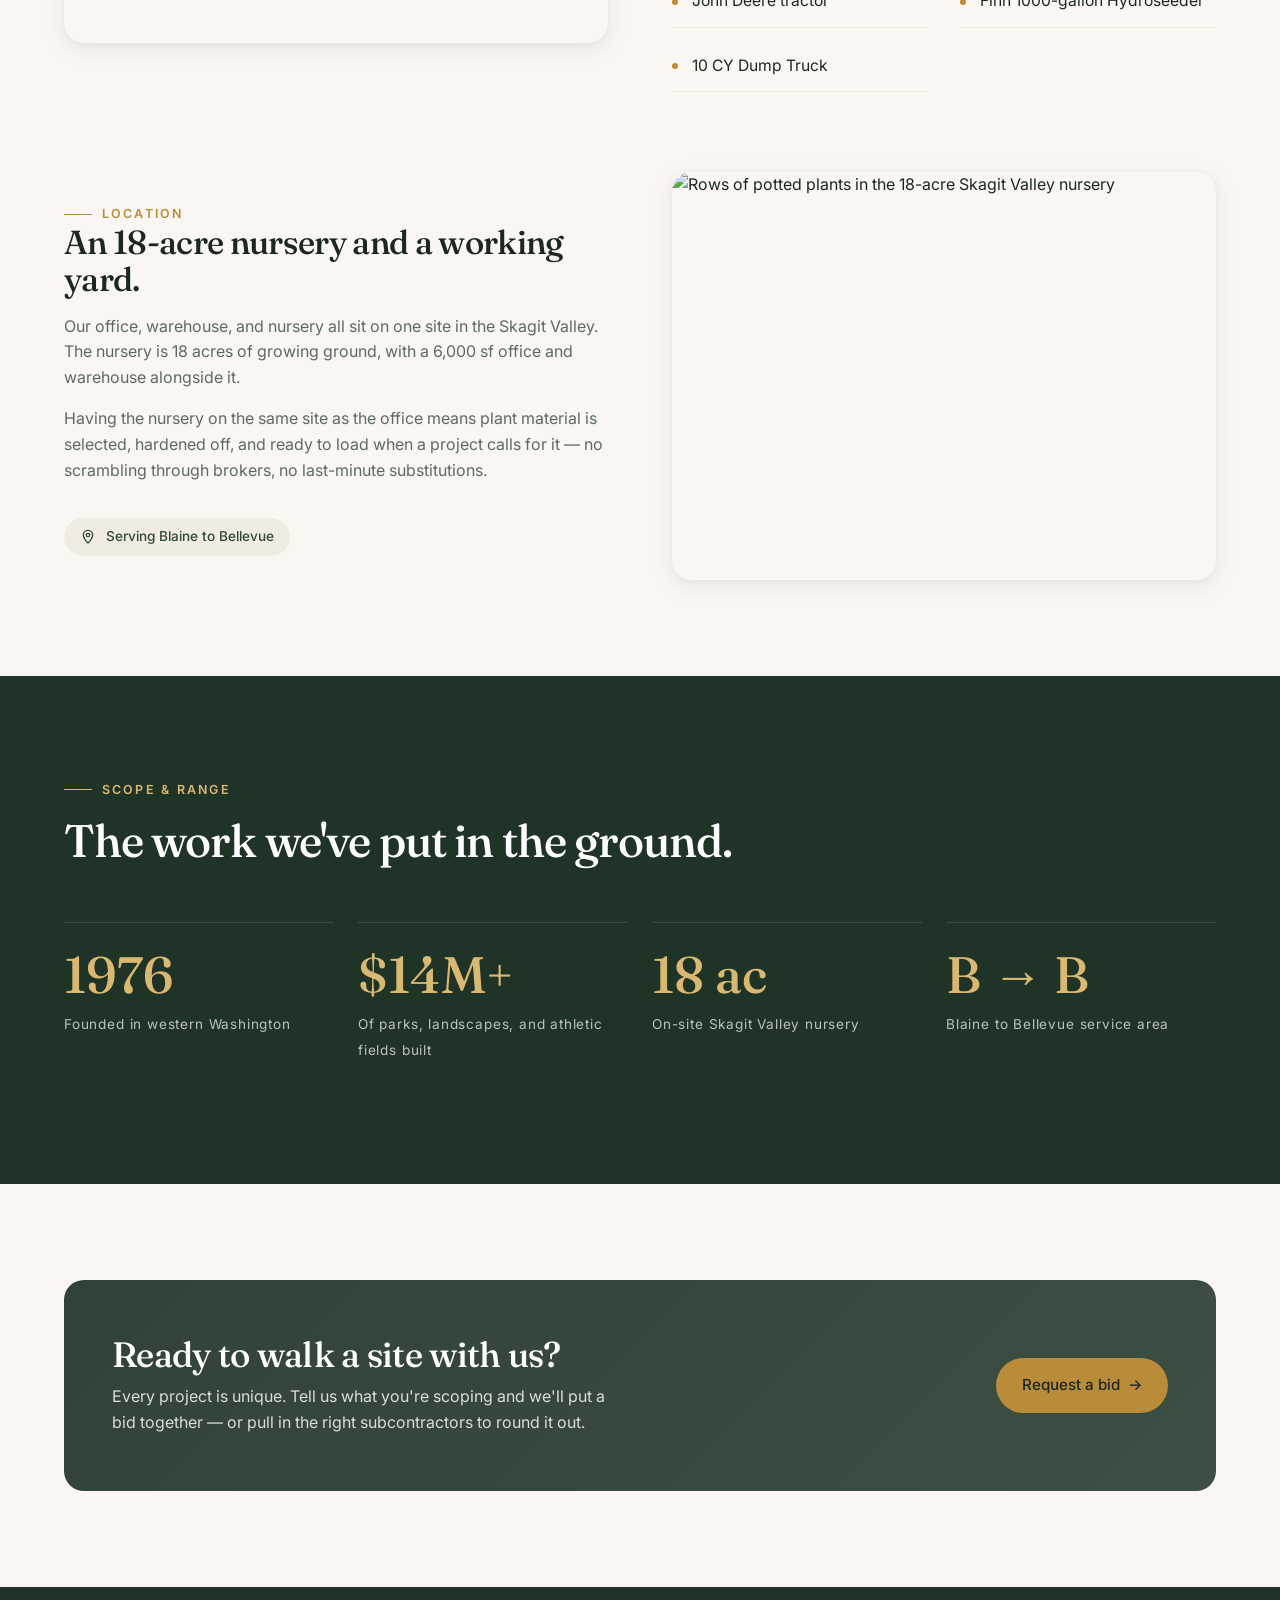
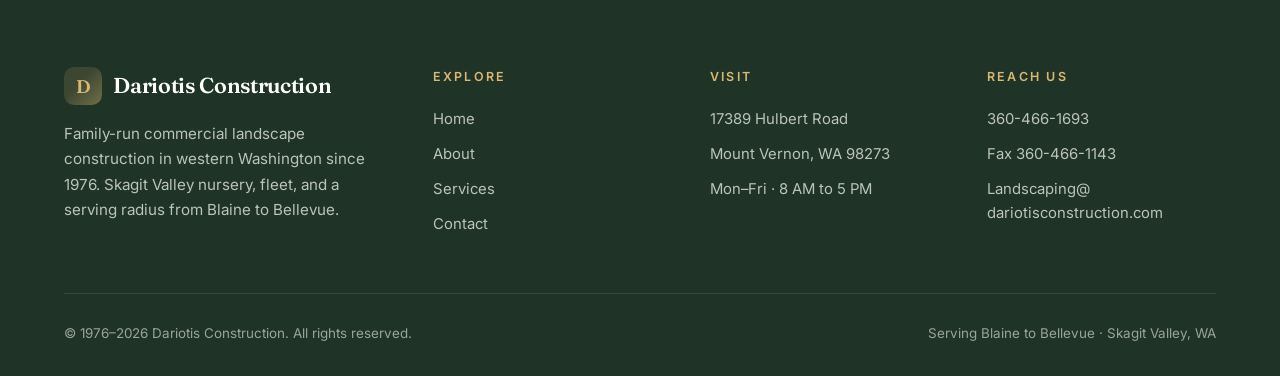
==== commit 9a524890: "About: use real heavy-equipment photo for owned fleet section" ====
--- a/about.html
+++ b/about.html
@@ -70,7 +70,7 @@
 
     <div class="profile">
       <div class="profile-photo">
-        <img src="https://media.freewave.dev/k2t3u4/images/unsplash-242def024f93.webp" alt="Chris Dariotis, Estimator and Project Manager">
+        <img src="https://media.freewave.dev/k2t3u4/images/chris-dariotis.webp" alt="Chris Dariotis, Estimator and Project Manager">
       </div>
       <div class="profile-text">
         <span class="profile-role">Estimator · Project Manager</span>
@@ -85,7 +85,7 @@
   <div class="container">
     <div class="feature-row">
       <div class="feature-media">
-        <img src="https://media.freewave.dev/k2t3u4/images/unsplash-0723f24491b6.webp" alt="Heavy equipment on site">
+        <img src="https://media.freewave.dev/k2t3u4/images/owned-equipment.webp" alt="Owned heavy equipment on a graded site">
       </div>
       <div class="feature-text">
         <span class="eyebrow">Equipment</span>
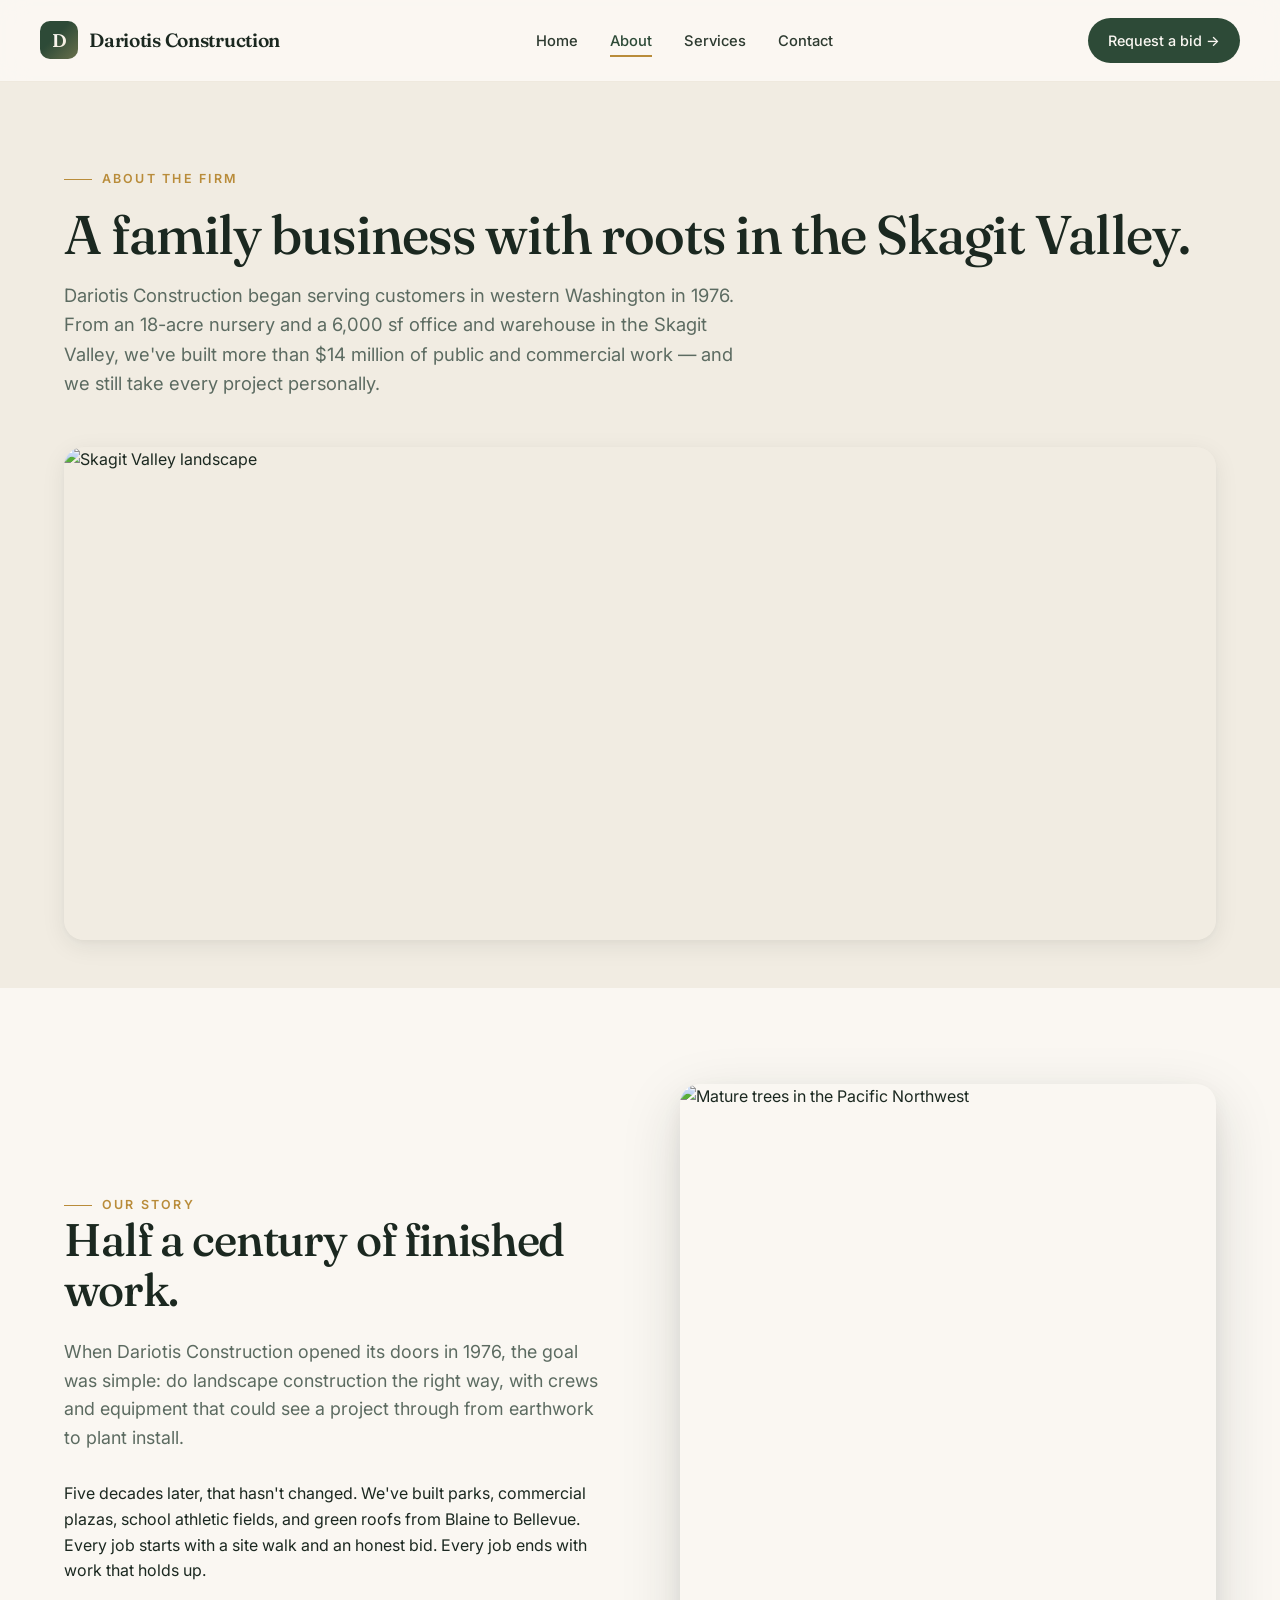
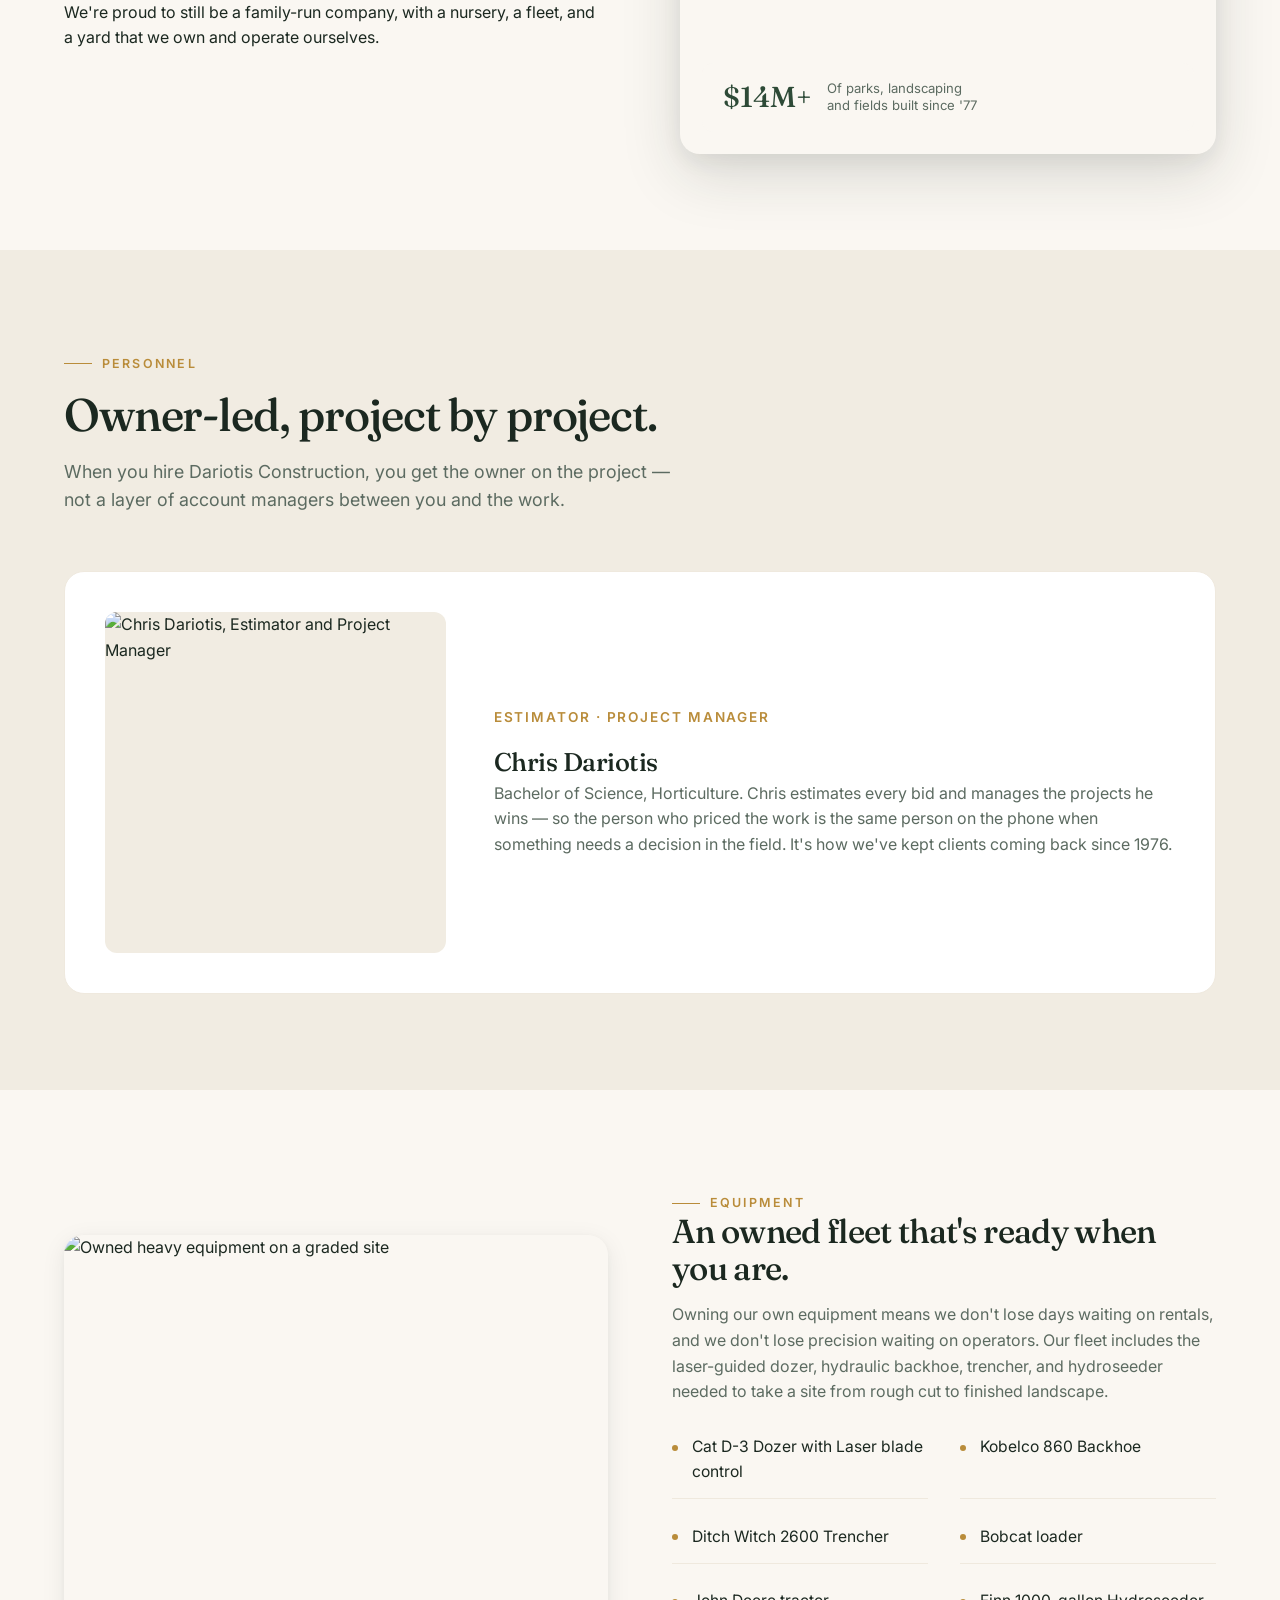
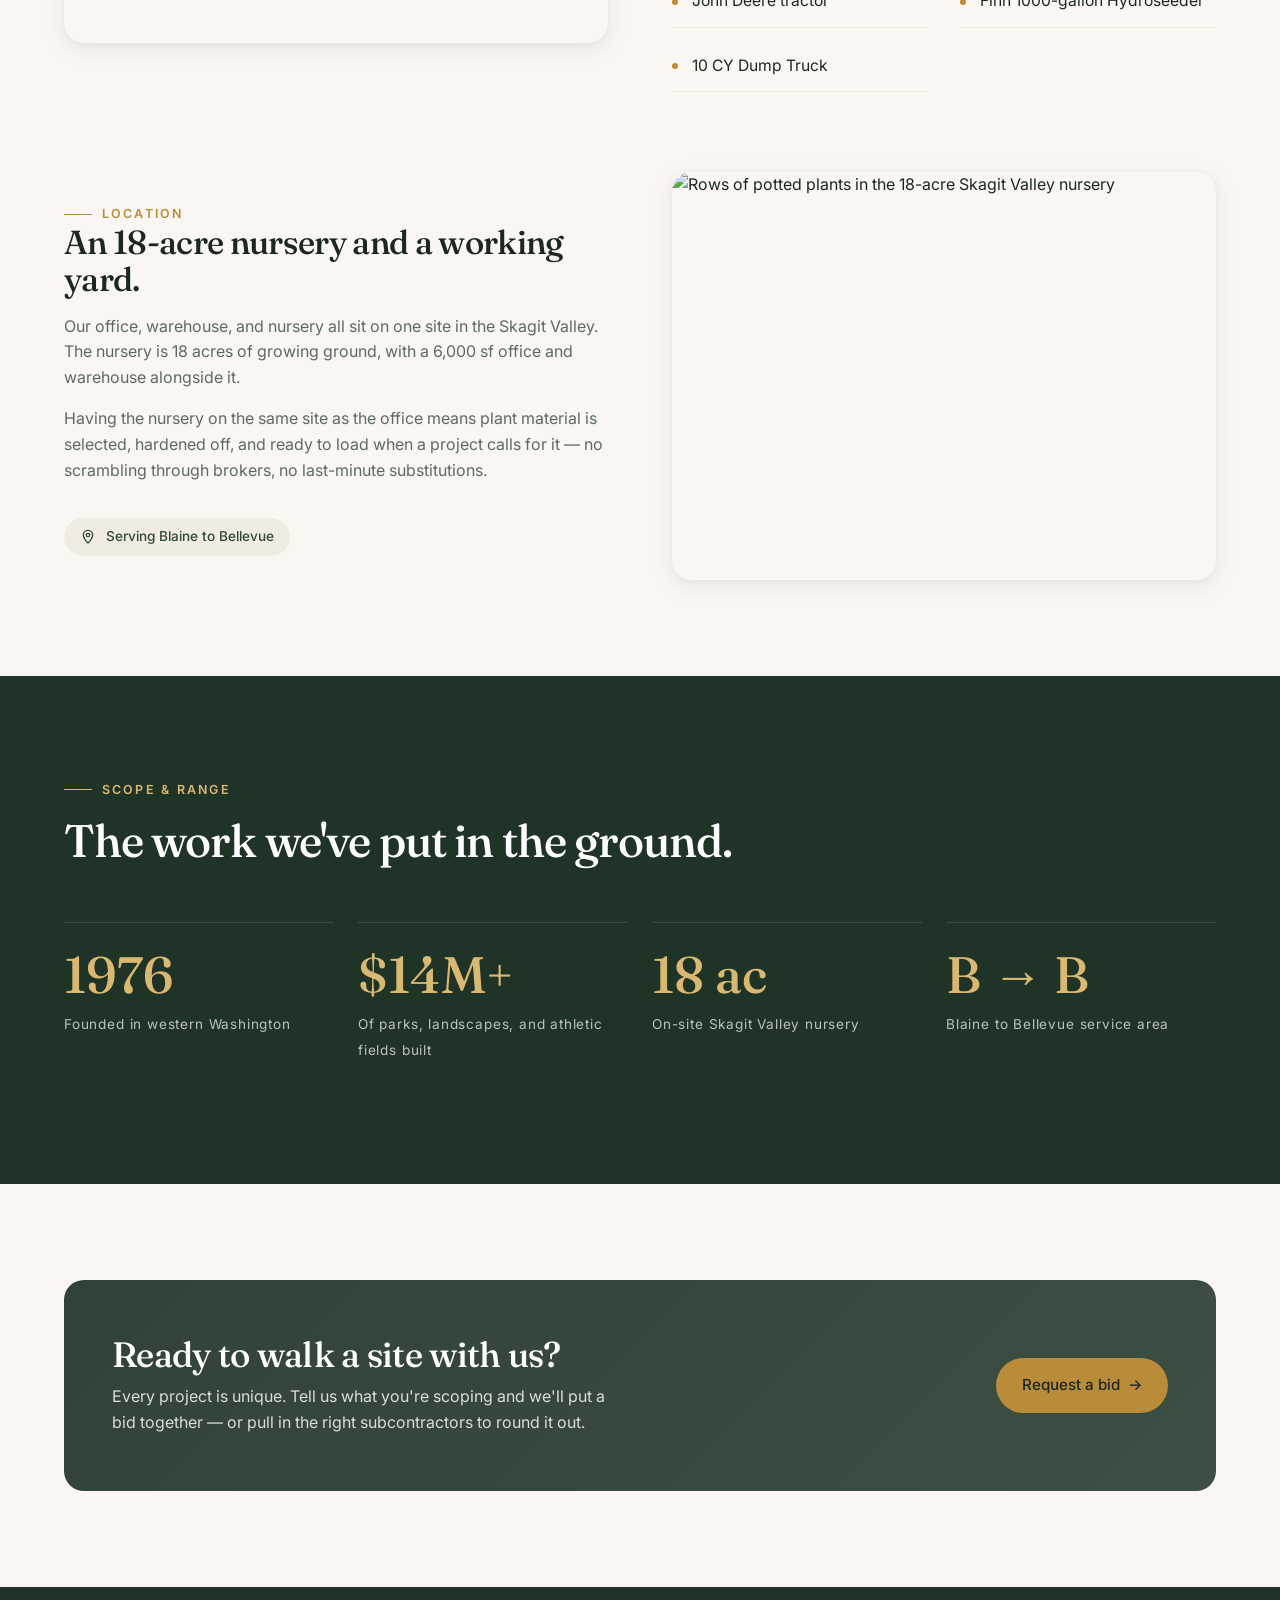
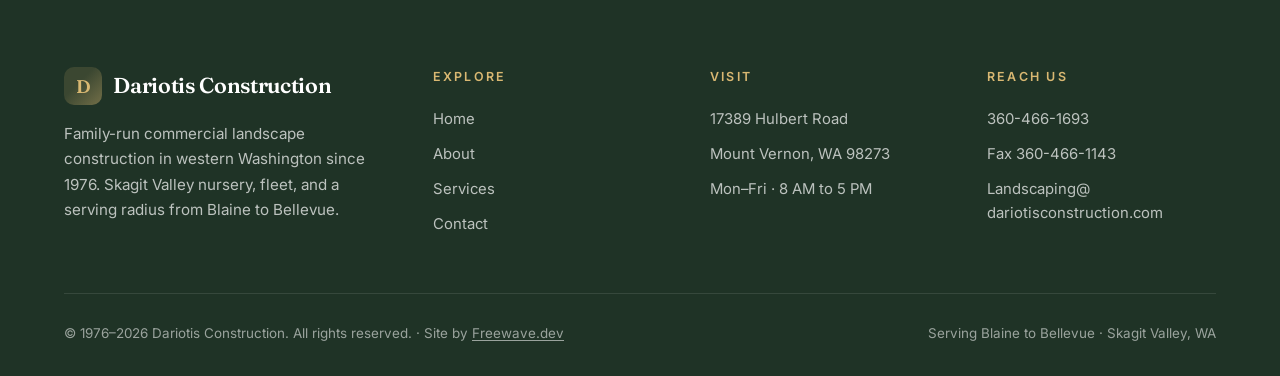
==== commit c461837d: "Footer: add 'Site by Freewave.dev' credit" ====
--- a/about.html
+++ b/about.html
@@ -5,6 +5,23 @@
 <meta name="viewport" content="width=device-width, initial-scale=1.0">
 <title>About — Dariotis Construction</title>
 <meta name="description" content="Family-run since 1976. An 18-acre Skagit Valley nursery, owned equipment, and an owner on every project. Meet Dariotis Construction.">
+<link rel="canonical" href="https://k2t3u4.freewave.dev/about">
+<meta property="og:type" content="website">
+<meta property="og:site_name" content="Dariotis Construction">
+<meta property="og:locale" content="en_US">
+<meta property="og:url" content="https://k2t3u4.freewave.dev/about">
+<meta property="og:title" content="About — Dariotis Construction">
+<meta property="og:description" content="Family-run since 1976. An 18-acre Skagit Valley nursery, owned equipment, and an owner on every project. Meet Dariotis Construction.">
+<meta property="og:image" content="https://media.freewave.dev/k2t3u4/og-image.jpg">
+<meta property="og:image:secure_url" content="https://media.freewave.dev/k2t3u4/og-image.jpg">
+<meta property="og:image:type" content="image/jpeg">
+<meta property="og:image:width" content="1200">
+<meta property="og:image:height" content="630">
+<meta property="og:image:alt" content="Dariotis Construction — commercial landscape & site work in western Washington">
+<meta name="twitter:card" content="summary_large_image">
+<meta name="twitter:title" content="About — Dariotis Construction">
+<meta name="twitter:description" content="Family-run since 1976. An 18-acre Skagit Valley nursery, owned equipment, and an owner on every project.">
+<meta name="twitter:image" content="https://media.freewave.dev/k2t3u4/og-image.jpg">
 <link rel="icon" href="/favicon.svg" type="image/svg+xml">
 <link rel="stylesheet" href="styles.css">
 </head>
@@ -16,7 +33,7 @@
       <span class="brand-mark">D</span>
       <span>Dariotis Construction</span>
     </a>
-    <nav>
+    <nav class="nav-menu" id="primary-nav">
       <ul class="nav-links">
         <li><a href="index.html">Home</a></li>
         <li><a href="about.html" class="active">About</a></li>
@@ -25,6 +42,9 @@
       </ul>
     </nav>
     <a href="contact.html" class="nav-cta">Request a bid →</a>
+    <button class="nav-toggle" type="button" aria-label="Toggle menu" aria-expanded="false" aria-controls="primary-nav">
+      <span></span><span></span><span></span>
+    </button>
   </div>
 </header>
 
@@ -34,7 +54,7 @@
     <h1 class="fade-in d-1">A family business with roots in the Skagit Valley.</h1>
     <p class="lede fade-in d-2">Dariotis Construction began serving customers in western Washington in 1976. From an 18-acre nursery and a 6,000 sf office and warehouse in the Skagit Valley, we've built more than $14 million of public and commercial work — and we still take every project personally.</p>
     <div class="page-hero-image fade-in d-3">
-      <img src="https://media.freewave.dev/k2t3u4/images/formal-garden-estate.webp" alt="Skagit Valley landscape">
+      <img src="https://media.freewave.dev/k2t3u4/images/garden-fountain-landscape.webp" alt="Skagit Valley landscape">
     </div>
   </div>
 </section>
@@ -197,11 +217,12 @@
       </div>
     </div>
     <div class="footer-bottom">
-      <span>© 1976–2026 Dariotis Construction. All rights reserved.</span>
+      <span>© 1976–2026 Dariotis Construction. All rights reserved. &middot; Site by <a href="https://freewave.dev" target="_blank" rel="noopener" style="color:inherit;text-decoration:underline;text-underline-offset:2px">Freewave.dev</a></span>
       <span>Serving Blaine to Bellevue · Skagit Valley, WA</span>
     </div>
   </div>
 </footer>
 
+<script src="nav.js" defer></script>
 </body>
 </html>
--- a/styles.css
+++ b/styles.css
@@ -212,6 +212,35 @@
   box-shadow: var(--shadow-md);
 }
 
+/* Mobile nav toggle (hamburger) — hidden on desktop */
+.nav-toggle {
+  display: none;
+  flex-direction: column;
+  justify-content: center;
+  gap: 5px;
+  width: 44px;
+  height: 44px;
+  padding: 0;
+  background: none;
+  border: none;
+  cursor: pointer;
+  -webkit-tap-highlight-color: transparent;
+}
+
+.nav-toggle span {
+  display: block;
+  width: 24px;
+  height: 2px;
+  margin: 0 auto;
+  background: var(--ink);
+  border-radius: 2px;
+  transition: transform 0.25s var(--ease), opacity 0.2s var(--ease);
+}
+
+.site-header.menu-open .nav-toggle span:nth-child(1) { transform: translateY(7px) rotate(45deg); }
+.site-header.menu-open .nav-toggle span:nth-child(2) { opacity: 0; }
+.site-header.menu-open .nav-toggle span:nth-child(3) { transform: translateY(-7px) rotate(-45deg); }
+
 .btn {
   display: inline-flex;
   align-items: center;
@@ -281,7 +310,7 @@
   position: absolute;
   inset: 0;
   z-index: -2;
-  background: url('https://media.freewave.dev/k2t3u4/images/garden-fountain-landscape.webp') center/cover no-repeat;
+  background: url('https://media.freewave.dev/k2t3u4/images/formal-garden-estate.webp') center/cover no-repeat;
   transform: scale(1.04);
   animation: heroZoom 18s var(--ease) forwards;
 }
@@ -1015,8 +1044,51 @@
 .fade-in.d-4 { animation-delay: 0.4s; }
 
 @media (max-width: 960px) {
-  .nav-links { display: none; }
-  .nav-links.compact { display: flex; gap: 1rem; }
+  /* Swap the header CTA for a hamburger menu */
+  .nav-cta { display: none; }
+
+  /* Center the brand; pin the hamburger to the right */
+  .nav {
+    display: grid;
+    grid-template-columns: 1fr auto 1fr;
+    align-items: center;
+  }
+  .brand { grid-column: 2; justify-self: center; }
+  .nav-toggle { display: flex; grid-column: 3; justify-self: end; }
+
+  .nav-menu {
+    position: absolute;
+    top: 100%;
+    left: 0;
+    right: 0;
+    background: rgba(250, 247, 242, 0.97);
+    backdrop-filter: saturate(1.4) blur(14px);
+    -webkit-backdrop-filter: saturate(1.4) blur(14px);
+    border-bottom: 1px solid var(--line-soft);
+    box-shadow: var(--shadow-md);
+    opacity: 0;
+    visibility: hidden;
+    transform: translateY(-8px);
+    transition: opacity 0.25s var(--ease), transform 0.25s var(--ease), visibility 0.25s var(--ease);
+  }
+  .site-header.menu-open .nav-menu {
+    opacity: 1;
+    visibility: visible;
+    transform: none;
+  }
+  .nav-menu .nav-links {
+    flex-direction: column;
+    align-items: stretch;
+    gap: 0;
+    padding: 0.5rem 0;
+  }
+  .nav-menu .nav-links a {
+    display: block;
+    padding: 0.95rem 1.5rem;
+    font-size: 1rem;
+  }
+  .nav-menu .nav-links a.active::after { display: none; }
+
   .intro-grid, .feature-row, .contact-grid {
     grid-template-columns: 1fr;
     gap: 2.5rem;
